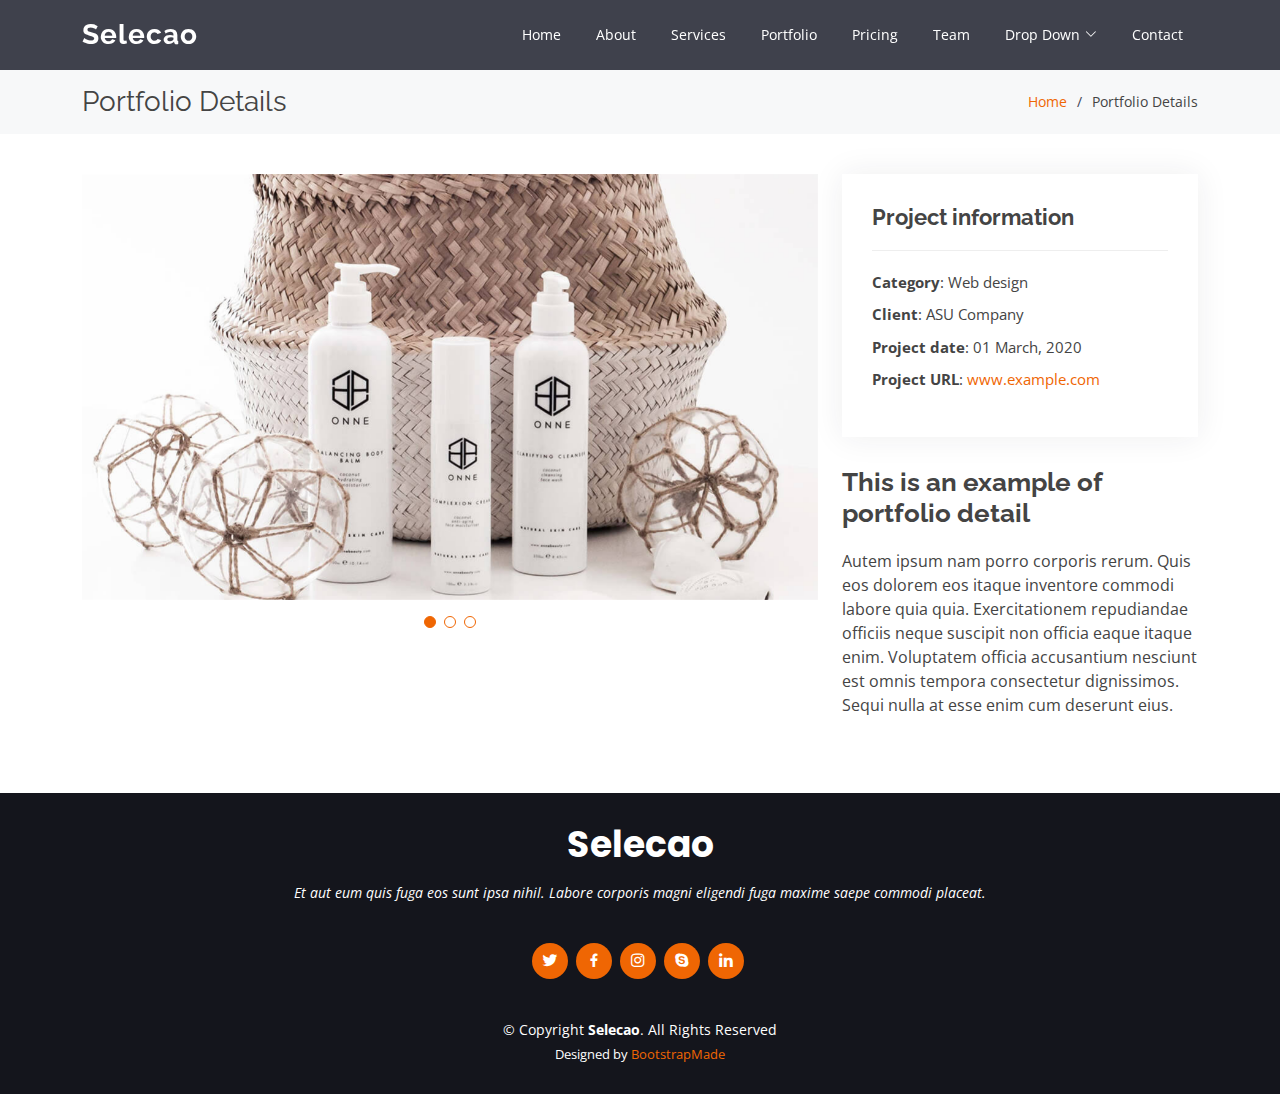
==== portfolio-details.html @ 7ac3e01e "First version" ====
<!DOCTYPE html>
<html lang="en">

<head>
  <meta charset="utf-8">
  <meta content="width=device-width, initial-scale=1.0" name="viewport">

  <title>Portfolio Details - Selecao Bootstrap Template</title>
  <meta content="" name="description">
  <meta content="" name="keywords">

  <!-- Favicons -->
  <link href="assets/img/favicon.png" rel="icon">
  <link href="assets/img/apple-touch-icon.png" rel="apple-touch-icon">

  <!-- Google Fonts -->
  <link href="https://fonts.googleapis.com/css?family=Open+Sans:300,300i,400,400i,600,600i,700,700i|Raleway:300,300i,400,400i,500,500i,600,600i,700,700i|Poppins:300,300i,400,400i,500,500i,600,600i,700,700i" rel="stylesheet">

  <!-- Vendor CSS Files -->
  <link href="assets/vendor/animate.css/animate.min.css" rel="stylesheet">
  <link href="assets/vendor/aos/aos.css" rel="stylesheet">
  <link href="assets/vendor/bootstrap/css/bootstrap.min.css" rel="stylesheet">
  <link href="assets/vendor/bootstrap-icons/bootstrap-icons.css" rel="stylesheet">
  <link href="assets/vendor/boxicons/css/boxicons.min.css" rel="stylesheet">
  <link href="assets/vendor/glightbox/css/glightbox.min.css" rel="stylesheet">
  <link href="assets/vendor/remixicon/remixicon.css" rel="stylesheet">
  <link href="assets/vendor/swiper/swiper-bundle.min.css" rel="stylesheet">

  <!-- Template Main CSS File -->
  <link href="assets/css/style.css" rel="stylesheet">

  <!-- =======================================================
  * Template Name: Selecao
  * Updated: Mar 10 2023 with Bootstrap v5.2.3
  * Template URL: https://bootstrapmade.com/selecao-bootstrap-template/
  * Author: BootstrapMade.com
  * License: https://bootstrapmade.com/license/
  ======================================================== -->
</head>

<body>

  <!-- ======= Header ======= -->
  <header id="header" class="fixed-top d-flex align-items-center ">
    <div class="container d-flex align-items-center justify-content-between">

      <div class="logo">
        <h1><a href="index.html">Selecao</a></h1>
        <!-- Uncomment below if you prefer to use an image logo -->
        <!-- <a href="index.html"><img src="assets/img/logo.png" alt="" class="img-fluid"></a>-->
      </div>

      <nav id="navbar" class="navbar">
        <ul>
          <li><a class="nav-link scrollto " href="#hero">Home</a></li>
          <li><a class="nav-link scrollto" href="#about">About</a></li>
          <li><a class="nav-link scrollto" href="#services">Services</a></li>
          <li><a class="nav-link scrollto " href="#portfolio">Portfolio</a></li>
          <li><a class="nav-link scrollto" href="#pricing">Pricing</a></li>
          <li><a class="nav-link scrollto" href="#team">Team</a></li>
          <li class="dropdown"><a href="#"><span>Drop Down</span> <i class="bi bi-chevron-down"></i></a>
            <ul>
              <li><a href="#">Drop Down 1</a></li>
              <li class="dropdown"><a href="#"><span>Deep Drop Down</span> <i class="bi bi-chevron-right"></i></a>
                <ul>
                  <li><a href="#">Deep Drop Down 1</a></li>
                  <li><a href="#">Deep Drop Down 2</a></li>
                  <li><a href="#">Deep Drop Down 3</a></li>
                  <li><a href="#">Deep Drop Down 4</a></li>
                  <li><a href="#">Deep Drop Down 5</a></li>
                </ul>
              </li>
              <li><a href="#">Drop Down 2</a></li>
              <li><a href="#">Drop Down 3</a></li>
              <li><a href="#">Drop Down 4</a></li>
            </ul>
          </li>
          <li><a class="nav-link scrollto" href="#contact">Contact</a></li>
        </ul>
        <i class="bi bi-list mobile-nav-toggle"></i>
      </nav><!-- .navbar -->

    </div>
  </header><!-- End Header -->

  <main id="main">

    <!-- ======= Breadcrumbs ======= -->
    <section id="breadcrumbs" class="breadcrumbs">
      <div class="container">

        <div class="d-flex justify-content-between align-items-center">
          <h2>Portfolio Details</h2>
          <ol>
            <li><a href="index.html">Home</a></li>
            <li>Portfolio Details</li>
          </ol>
        </div>

      </div>
    </section><!-- End Breadcrumbs -->

    <!-- ======= Portfolio Details Section ======= -->
    <section id="portfolio-details" class="portfolio-details">
      <div class="container">

        <div class="row gy-4">

          <div class="col-lg-8">
            <div class="portfolio-details-slider swiper">
              <div class="swiper-wrapper align-items-center">

                <div class="swiper-slide">
                  <img src="assets/img/portfolio/portfolio-details-1.jpg" alt="">
                </div>

                <div class="swiper-slide">
                  <img src="assets/img/portfolio/portfolio-details-2.jpg" alt="">
                </div>

                <div class="swiper-slide">
                  <img src="assets/img/portfolio/portfolio-details-3.jpg" alt="">
                </div>

              </div>
              <div class="swiper-pagination"></div>
            </div>
          </div>

          <div class="col-lg-4">
            <div class="portfolio-info">
              <h3>Project information</h3>
              <ul>
                <li><strong>Category</strong>: Web design</li>
                <li><strong>Client</strong>: ASU Company</li>
                <li><strong>Project date</strong>: 01 March, 2020</li>
                <li><strong>Project URL</strong>: <a href="#">www.example.com</a></li>
              </ul>
            </div>
            <div class="portfolio-description">
              <h2>This is an example of portfolio detail</h2>
              <p>
                Autem ipsum nam porro corporis rerum. Quis eos dolorem eos itaque inventore commodi labore quia quia. Exercitationem repudiandae officiis neque suscipit non officia eaque itaque enim. Voluptatem officia accusantium nesciunt est omnis tempora consectetur dignissimos. Sequi nulla at esse enim cum deserunt eius.
              </p>
            </div>
          </div>

        </div>

      </div>
    </section><!-- End Portfolio Details Section -->

  </main><!-- End #main -->

  <!-- ======= Footer ======= -->
  <footer id="footer">
    <div class="container">
      <h3>Selecao</h3>
      <p>Et aut eum quis fuga eos sunt ipsa nihil. Labore corporis magni eligendi fuga maxime saepe commodi placeat.</p>
      <div class="social-links">
        <a href="#" class="twitter"><i class="bx bxl-twitter"></i></a>
        <a href="#" class="facebook"><i class="bx bxl-facebook"></i></a>
        <a href="#" class="instagram"><i class="bx bxl-instagram"></i></a>
        <a href="#" class="google-plus"><i class="bx bxl-skype"></i></a>
        <a href="#" class="linkedin"><i class="bx bxl-linkedin"></i></a>
      </div>
      <div class="copyright">
        &copy; Copyright <strong><span>Selecao</span></strong>. All Rights Reserved
      </div>
      <div class="credits">
        <!-- All the links in the footer should remain intact. -->
        <!-- You can delete the links only if you purchased the pro version. -->
        <!-- Licensing information: https://bootstrapmade.com/license/ -->
        <!-- Purchase the pro version with working PHP/AJAX contact form: https://bootstrapmade.com/selecao-bootstrap-template/ -->
        Designed by <a href="https://bootstrapmade.com/">BootstrapMade</a>
      </div>
    </div>
  </footer><!-- End Footer -->

  <a href="#" class="back-to-top d-flex align-items-center justify-content-center"><i class="bi bi-arrow-up-short"></i></a>

  <!-- Vendor JS Files -->
  <script src="assets/vendor/aos/aos.js"></script>
  <script src="assets/vendor/bootstrap/js/bootstrap.bundle.min.js"></script>
  <script src="assets/vendor/glightbox/js/glightbox.min.js"></script>
  <script src="assets/vendor/isotope-layout/isotope.pkgd.min.js"></script>
  <script src="assets/vendor/swiper/swiper-bundle.min.js"></script>
  <script src="assets/vendor/php-email-form/validate.js"></script>

  <!-- Template Main JS File -->
  <script src="assets/js/main.js"></script>

</body>

</html>
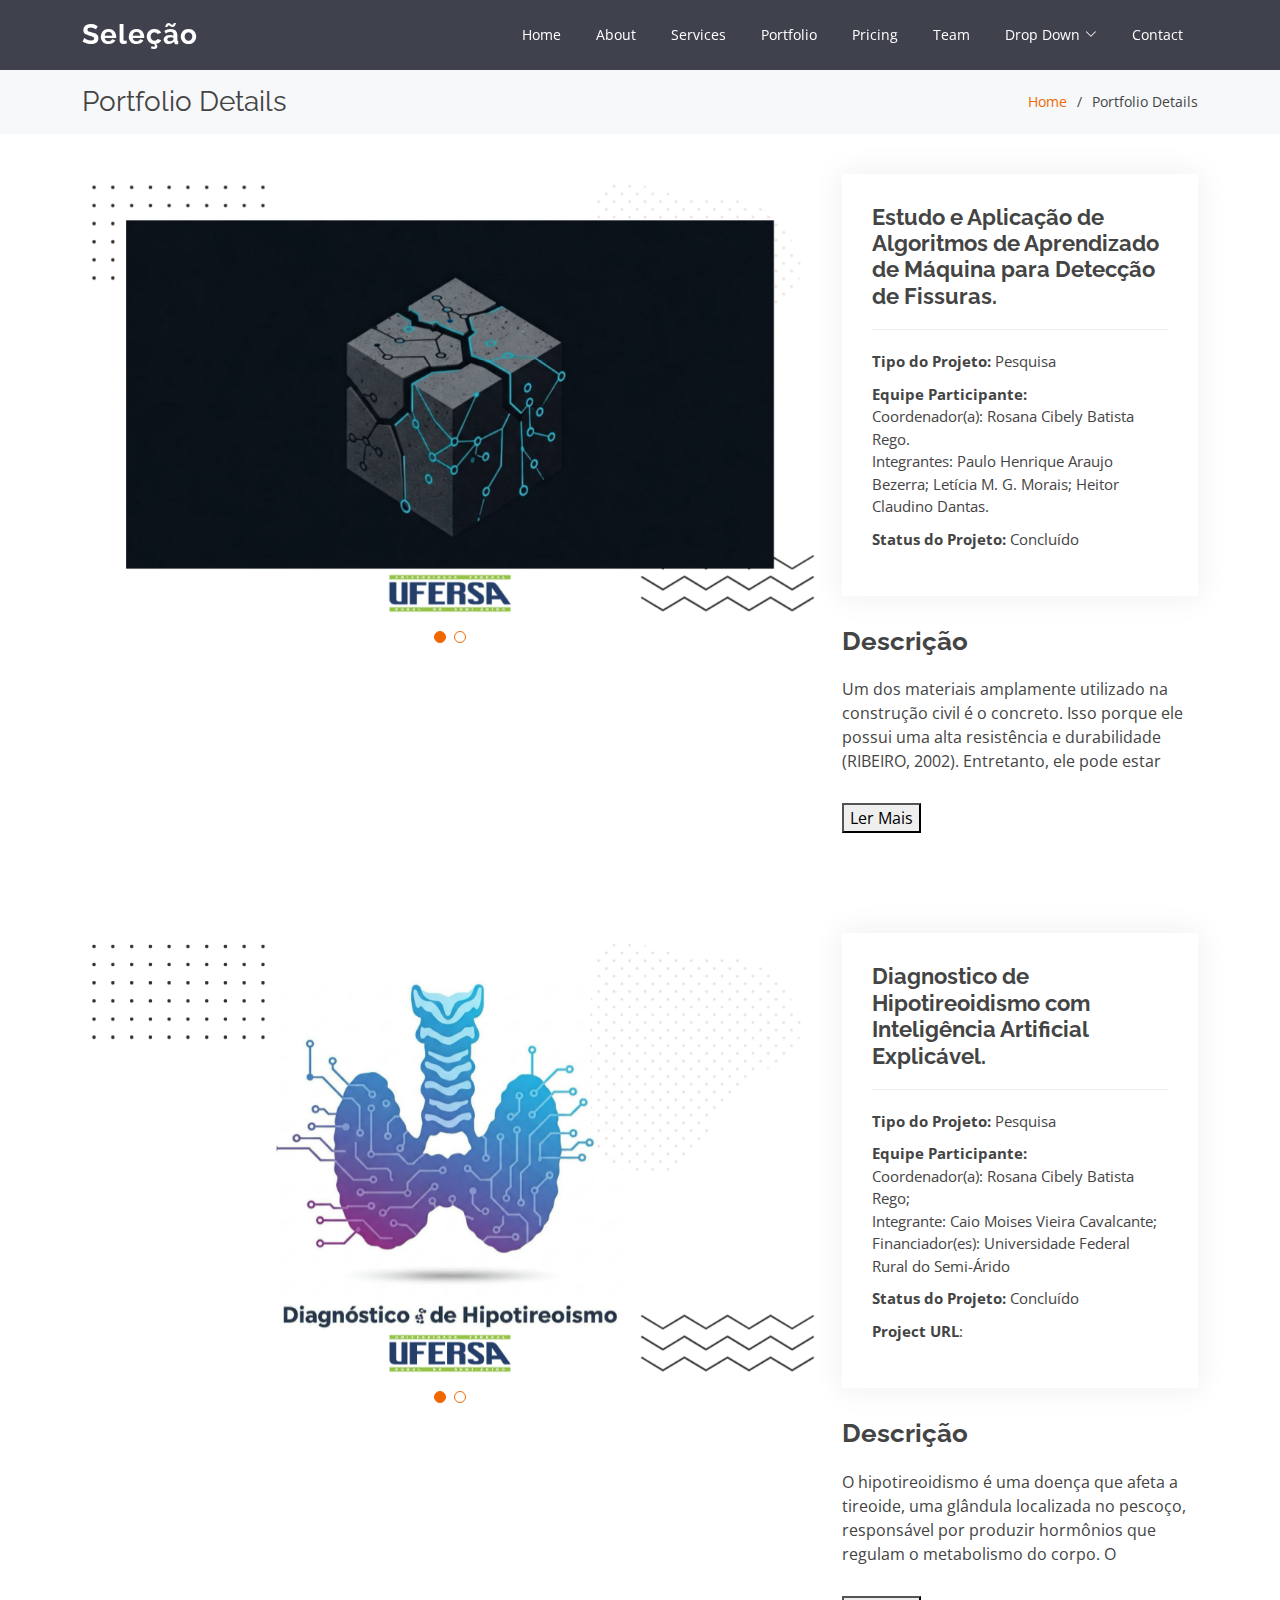
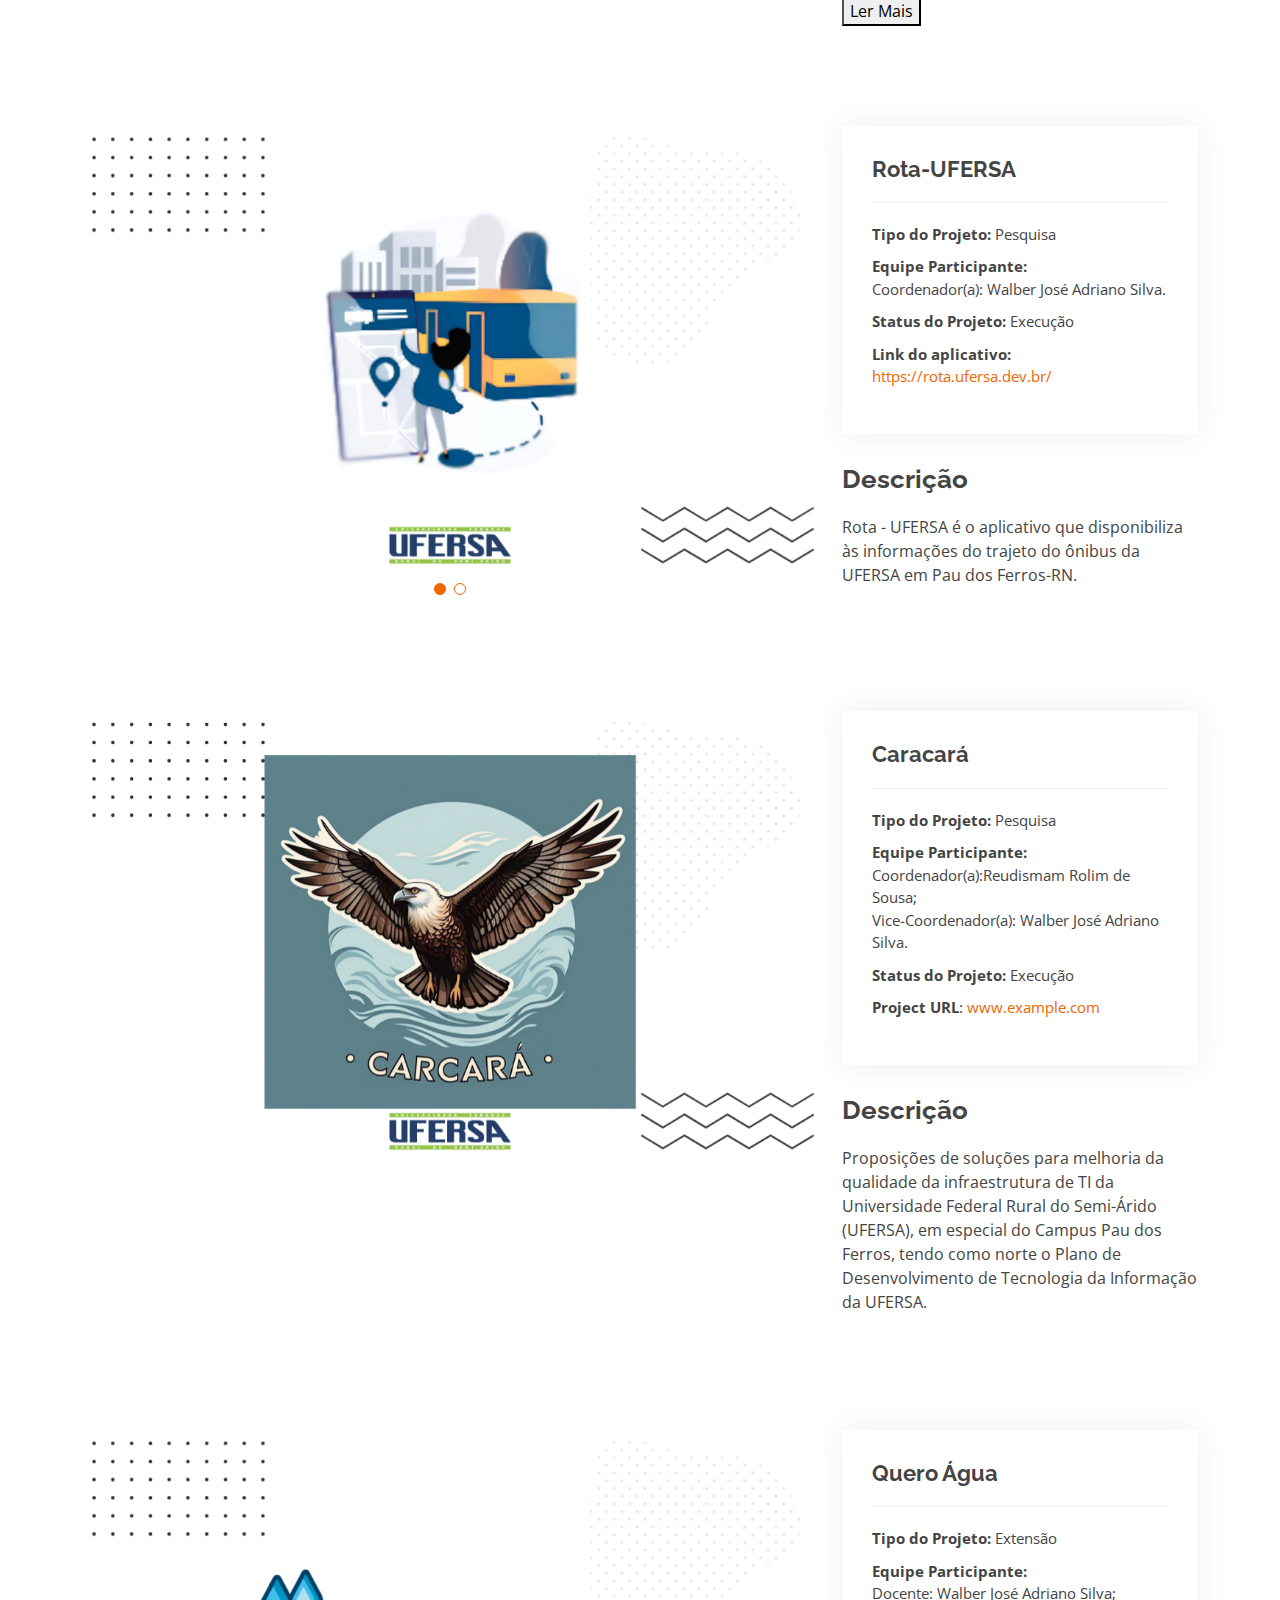
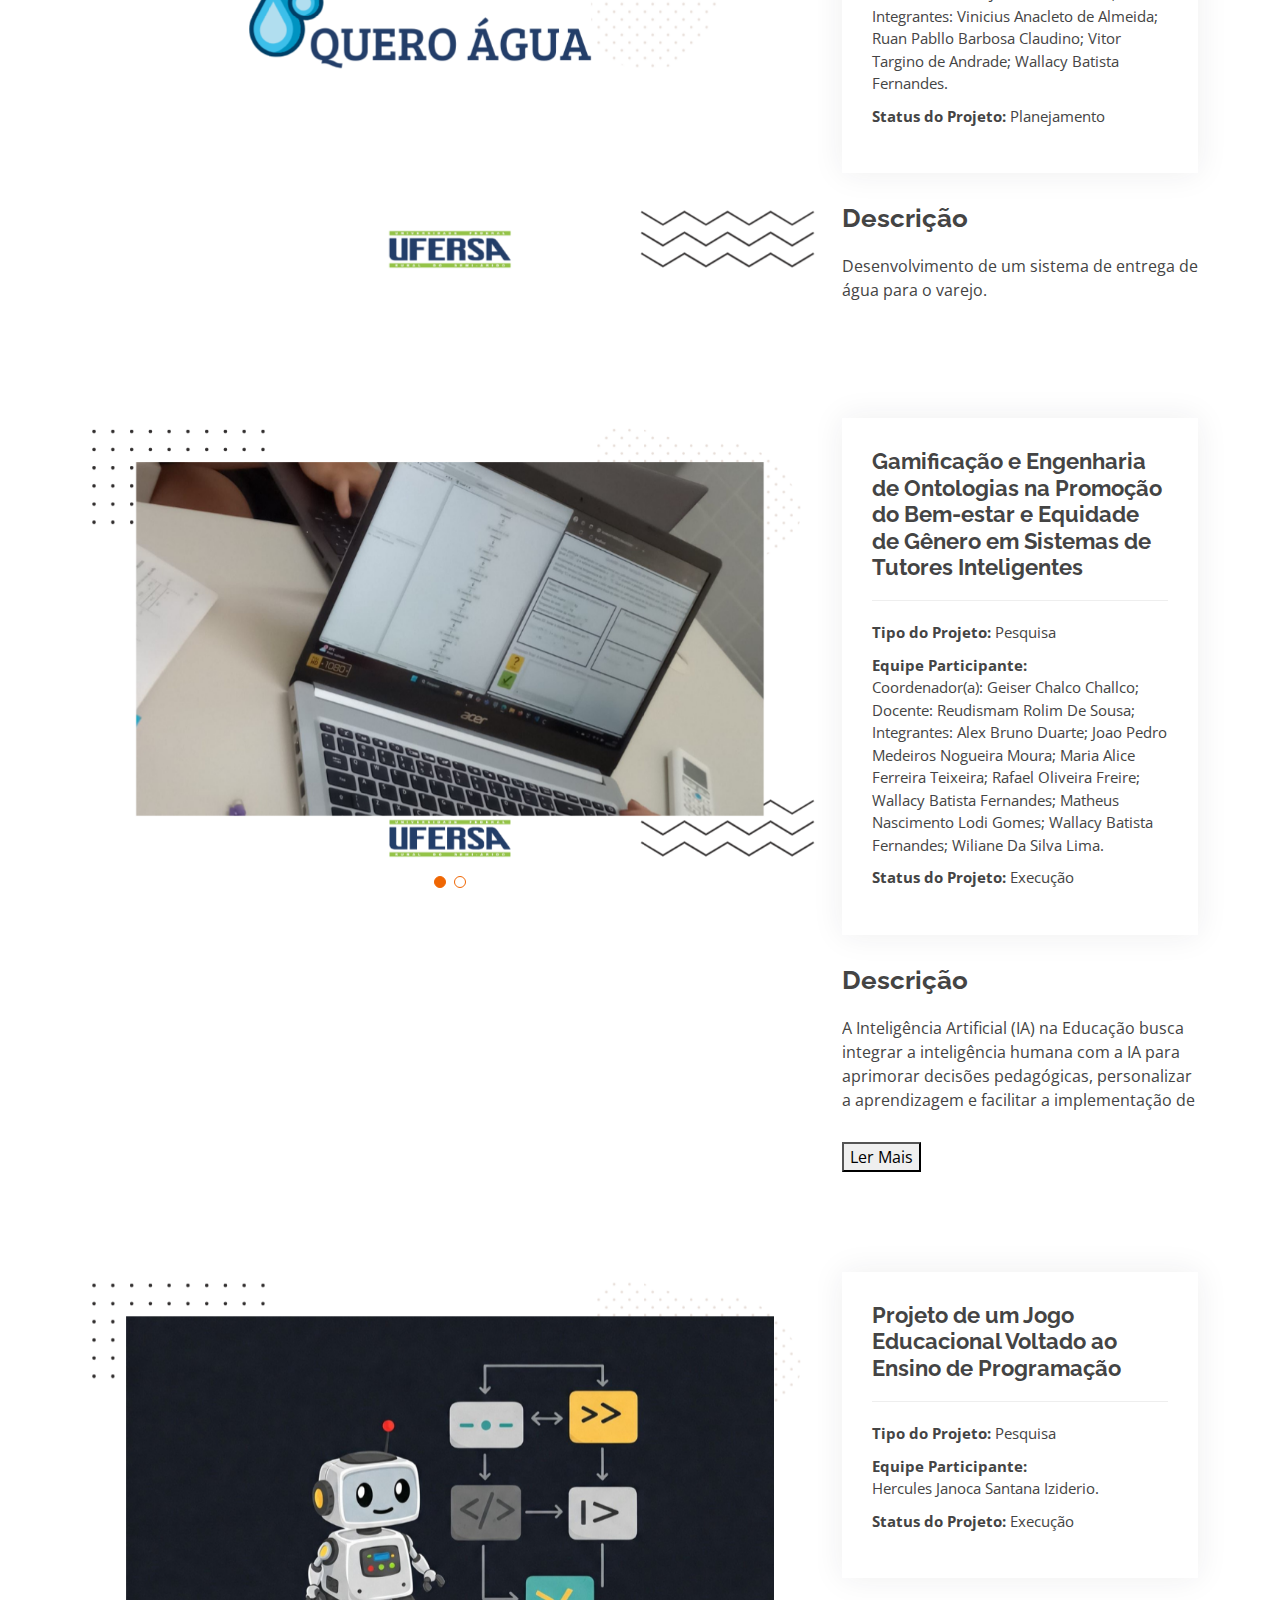
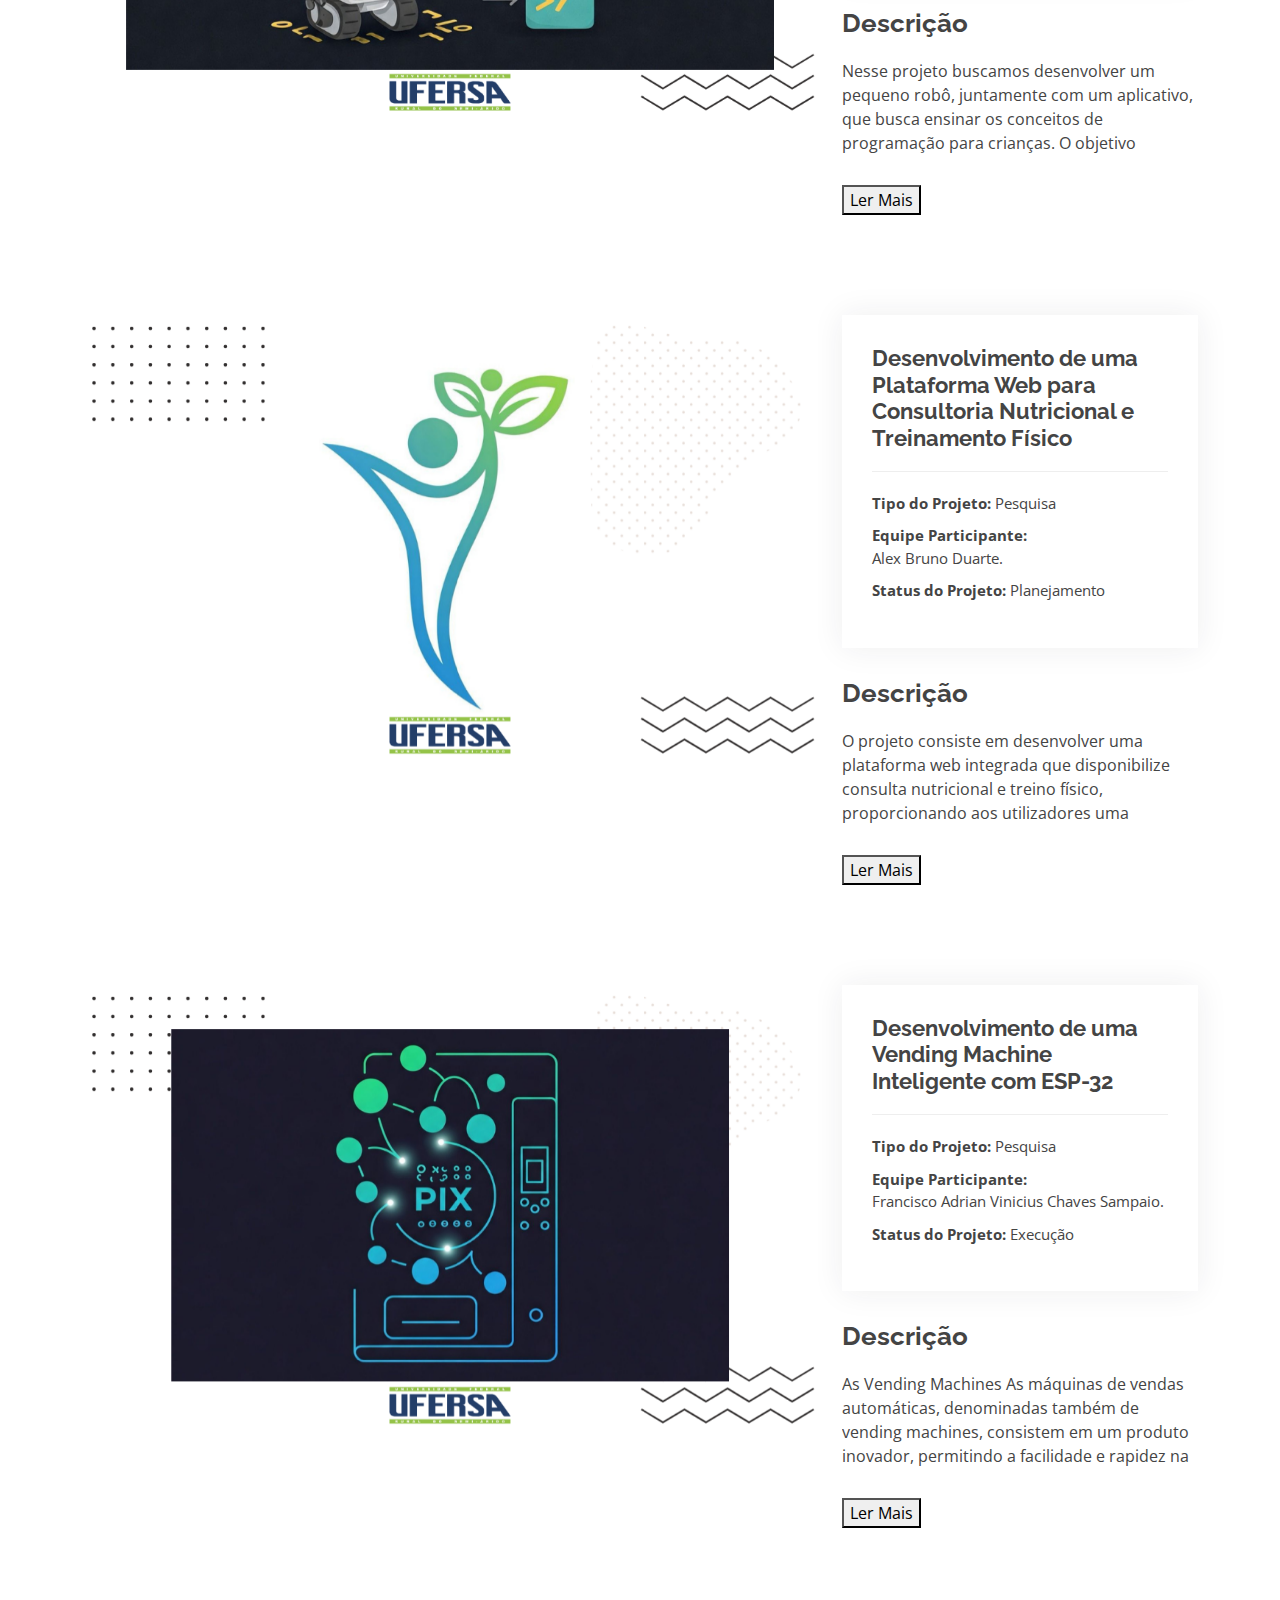
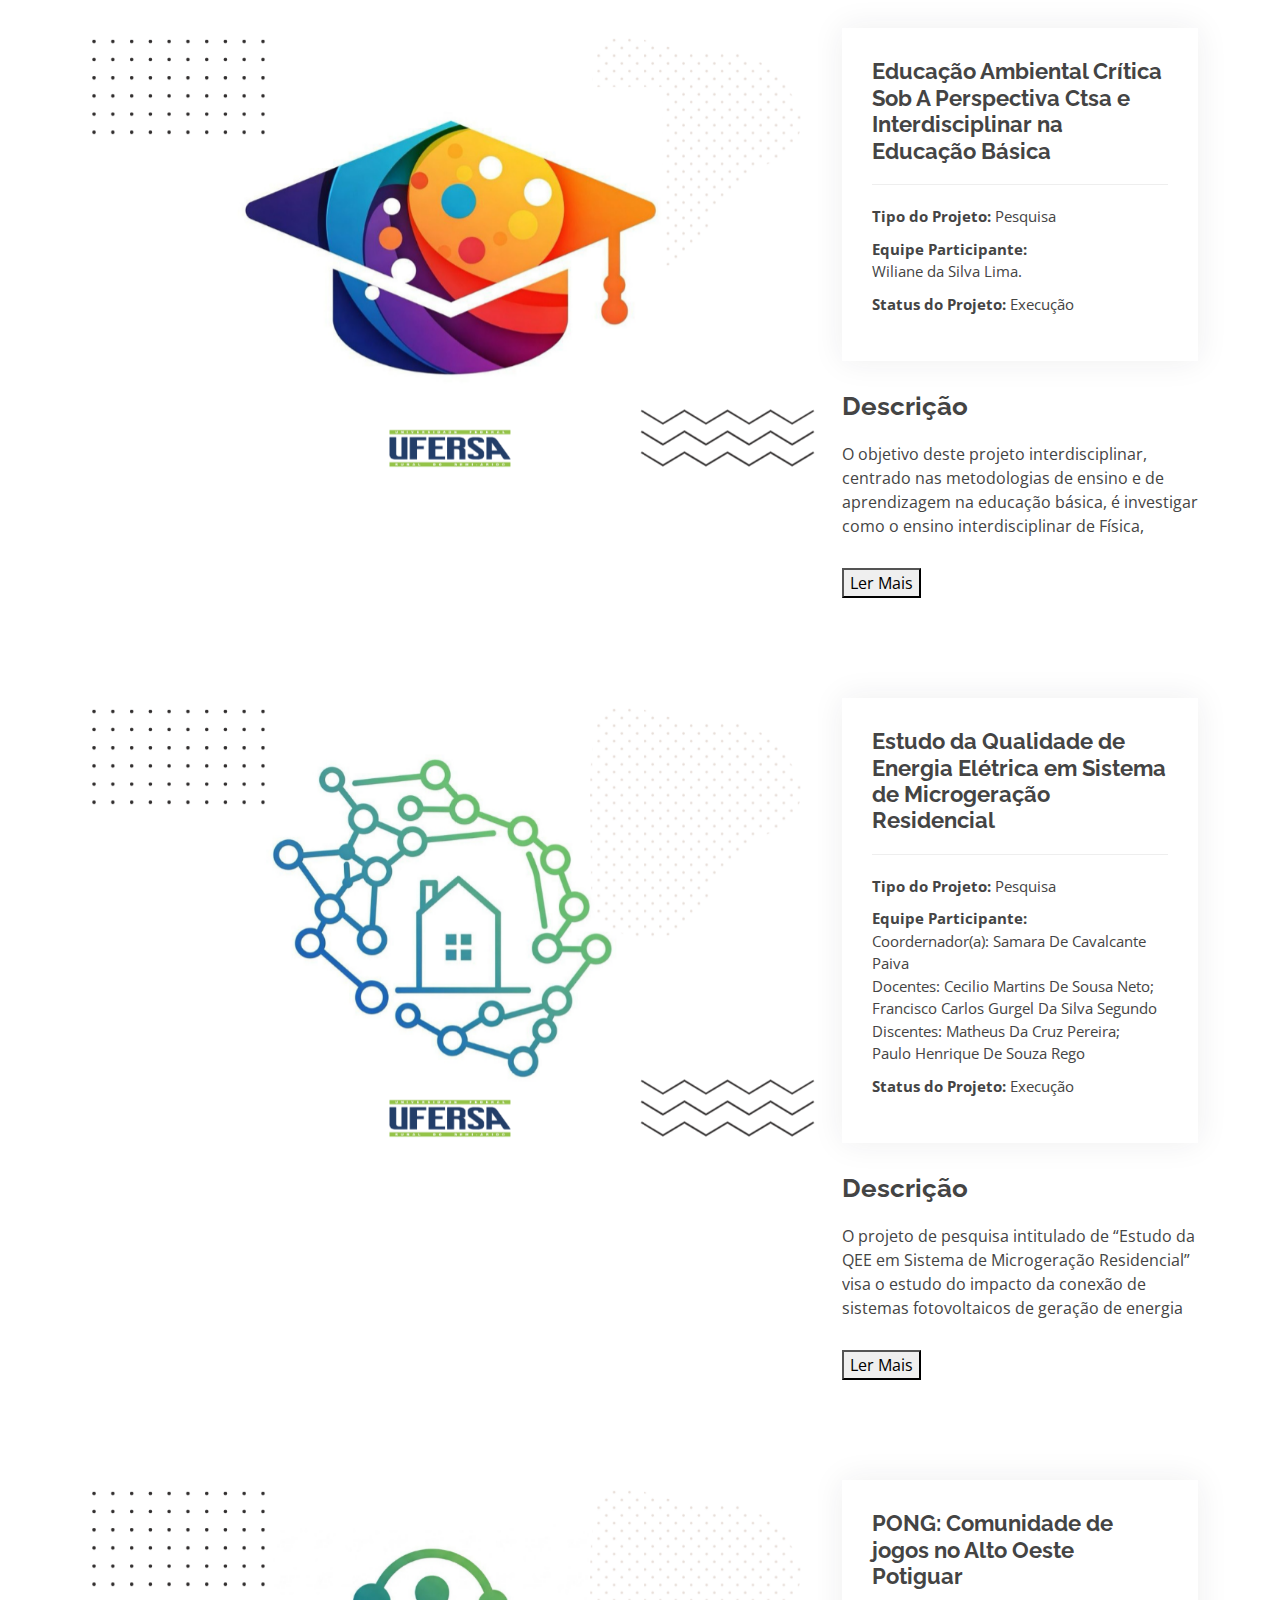
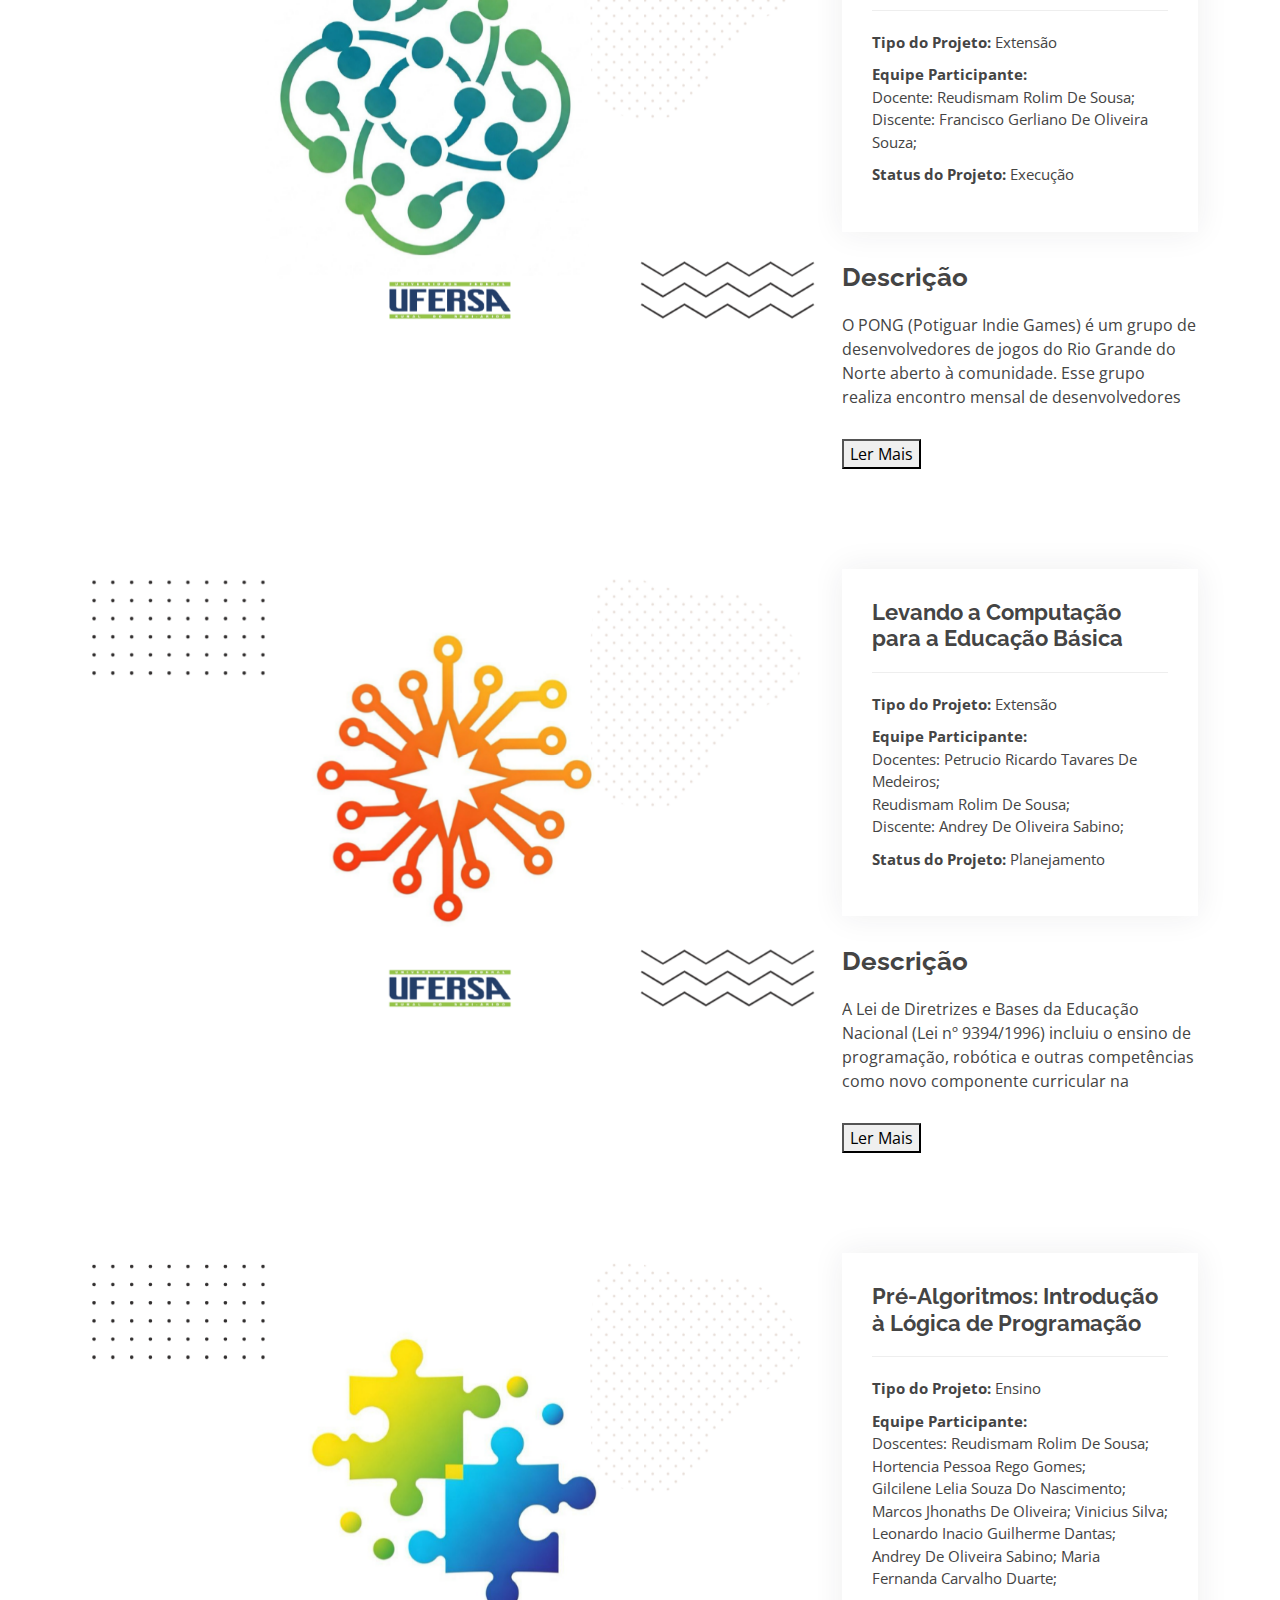
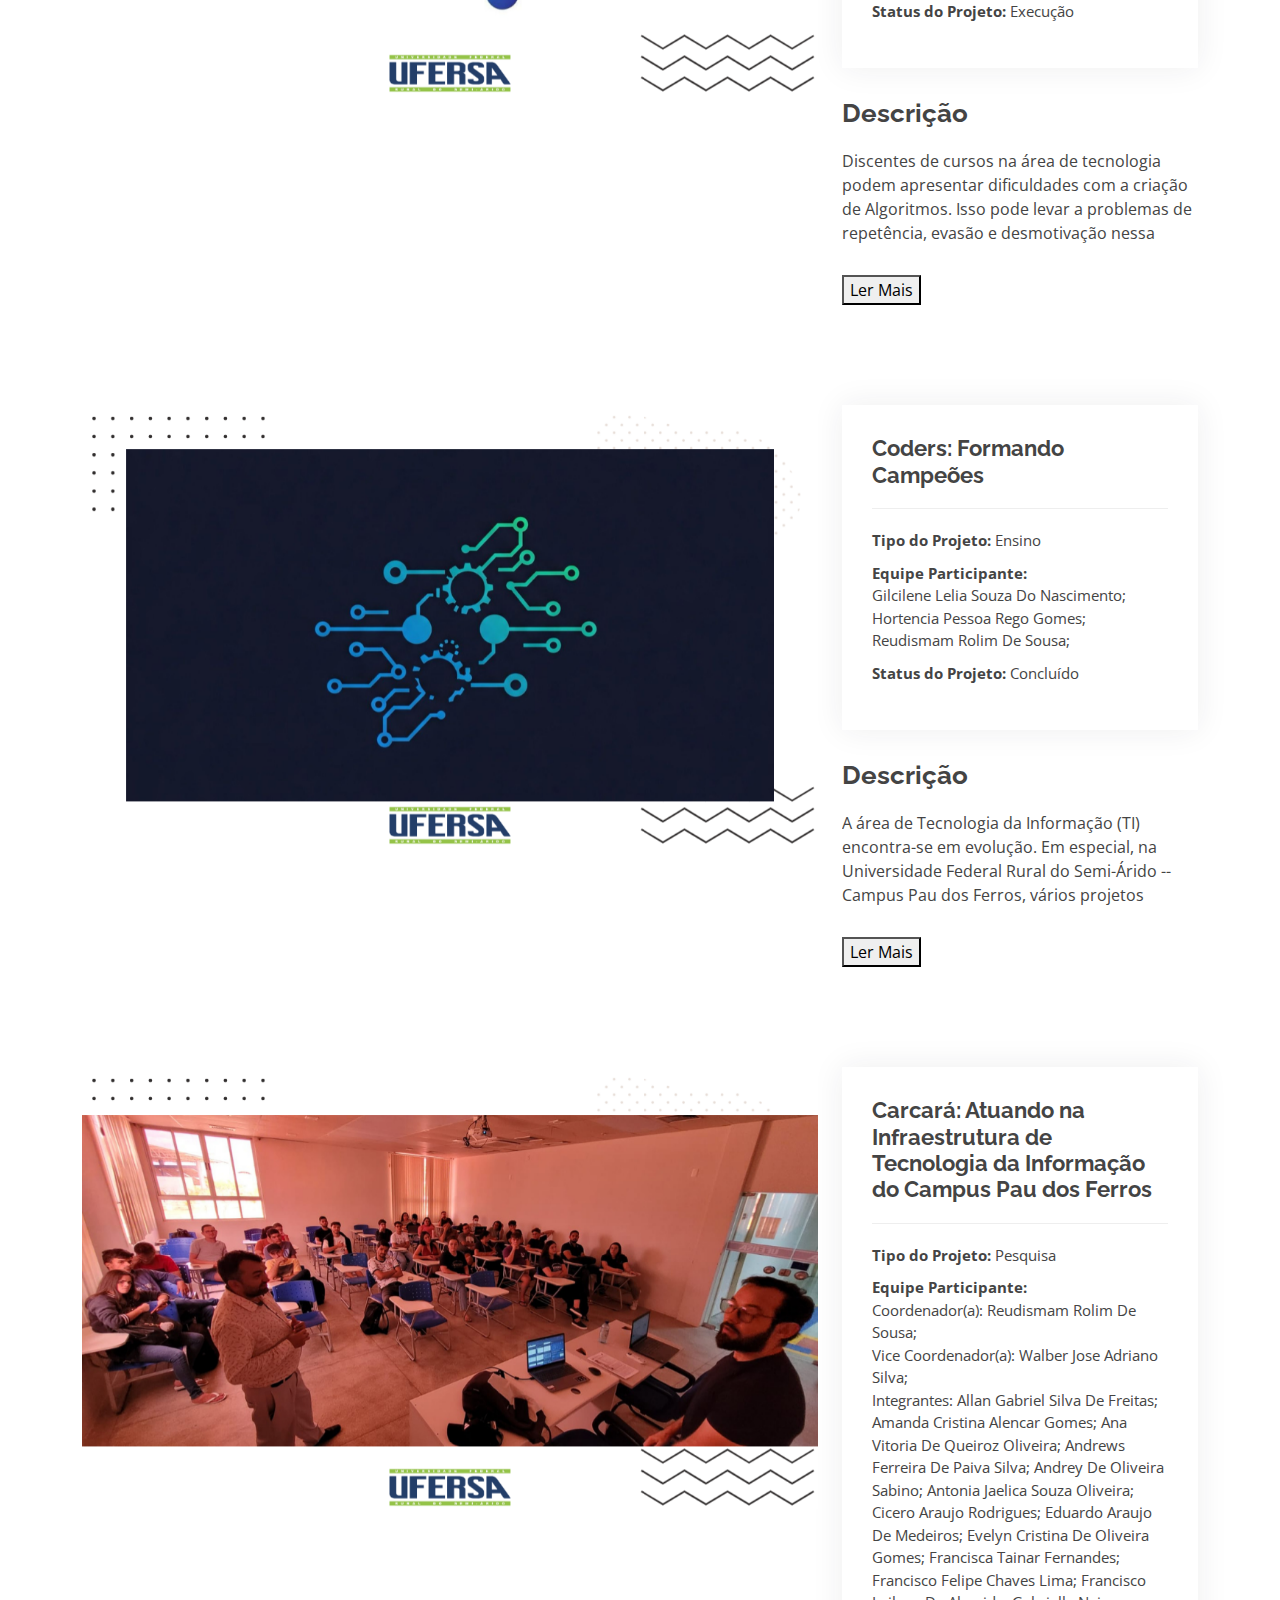
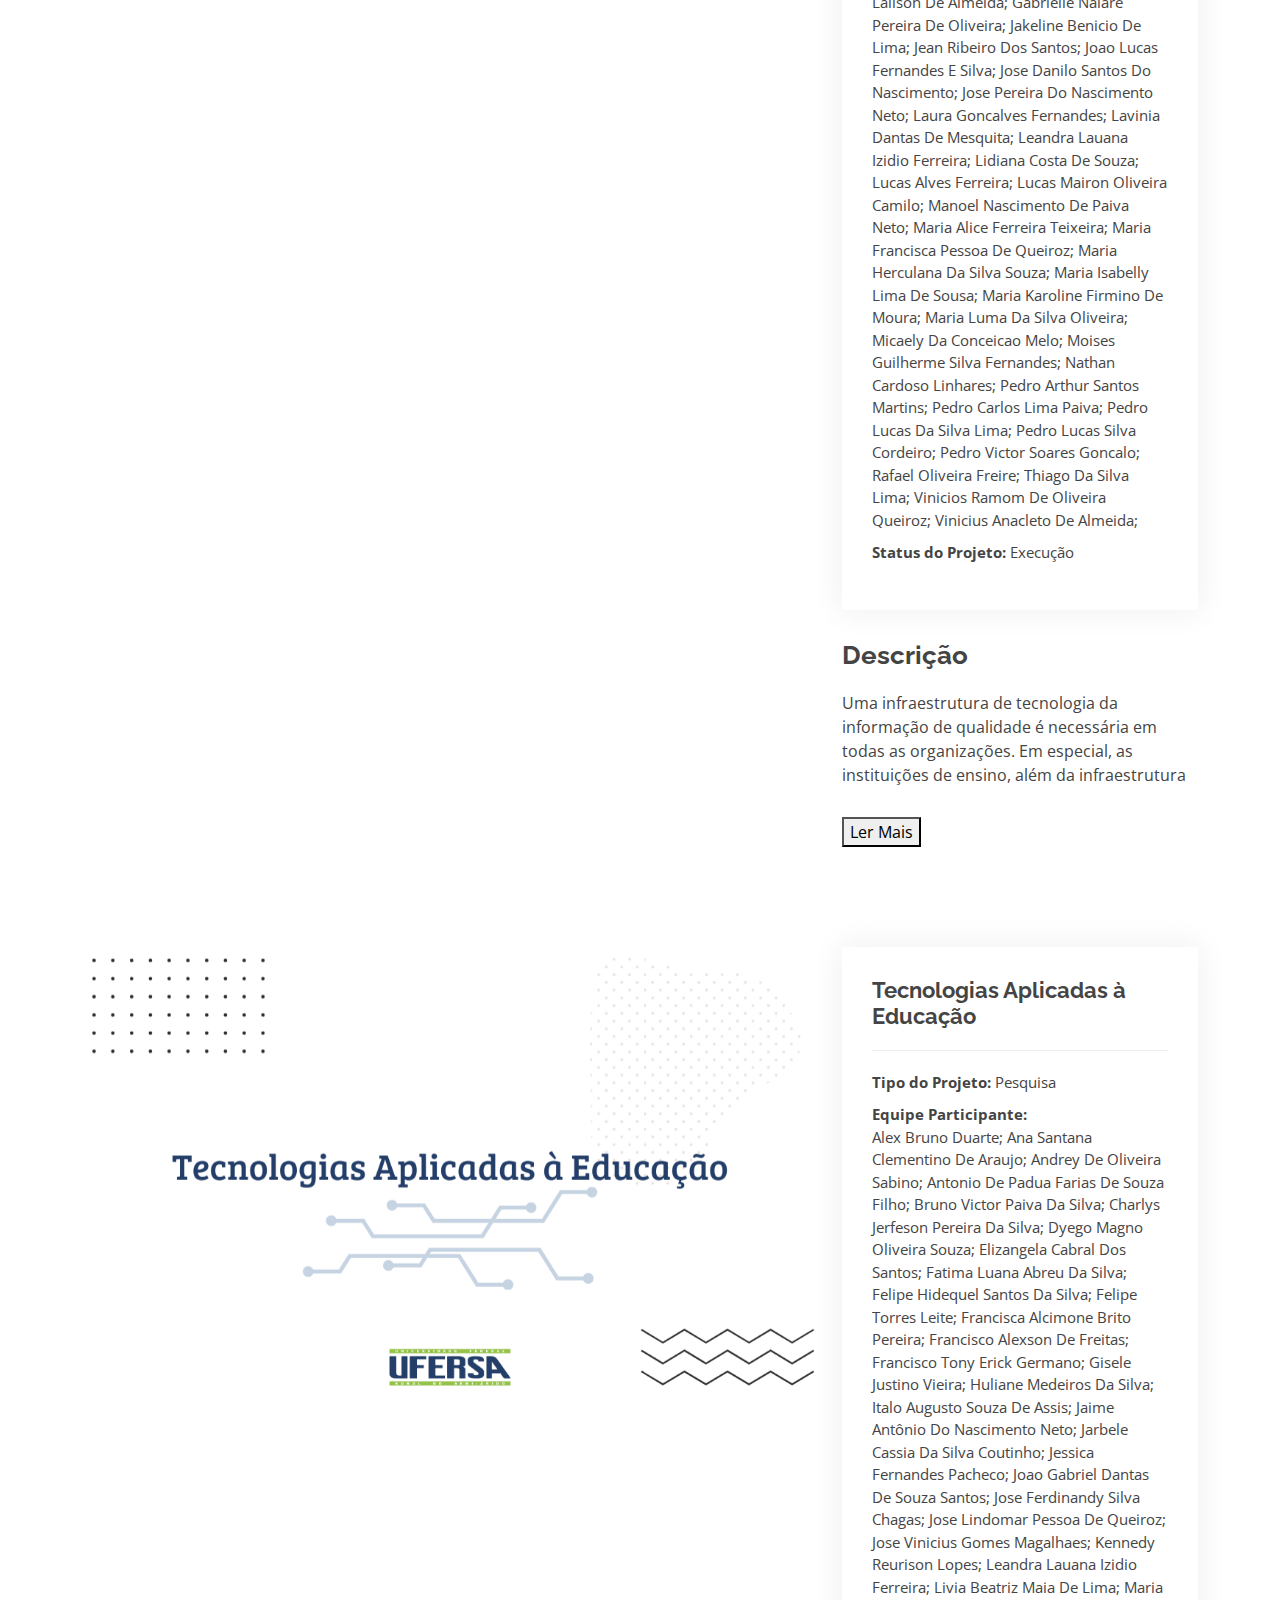
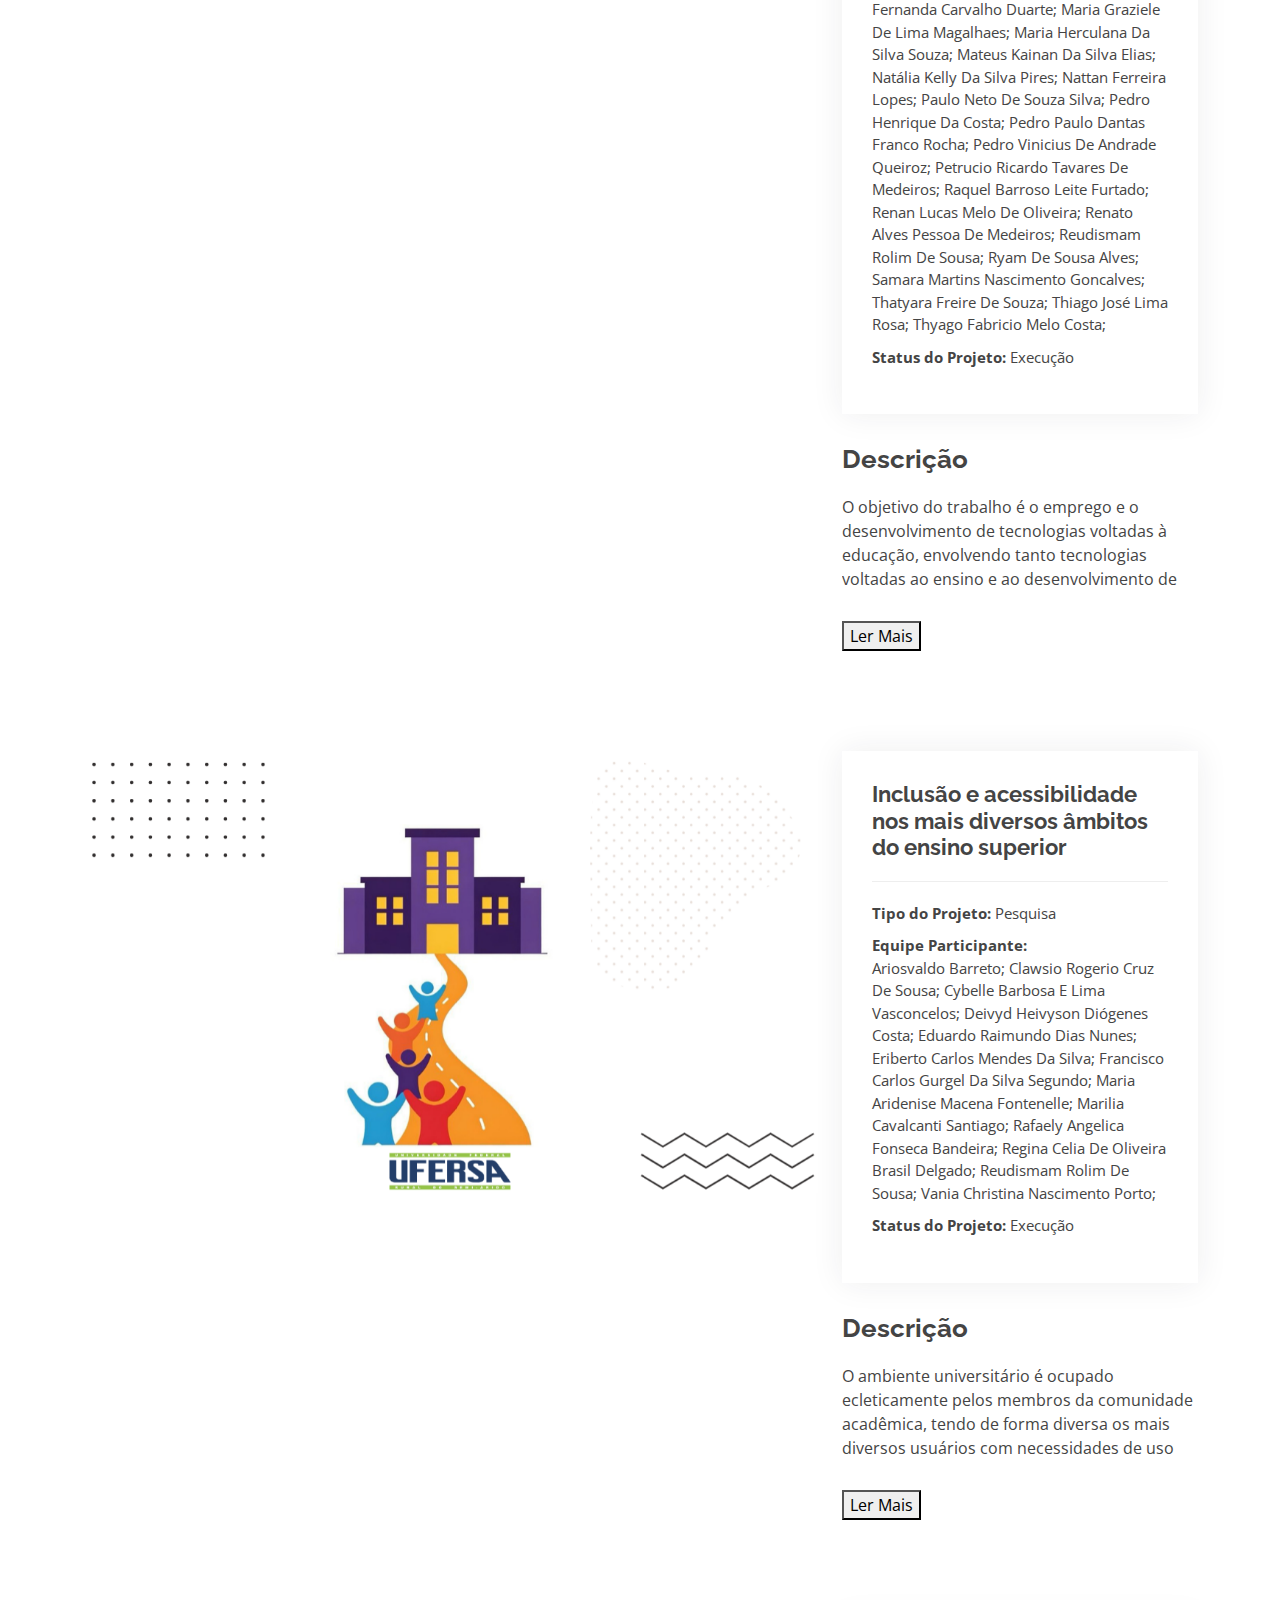
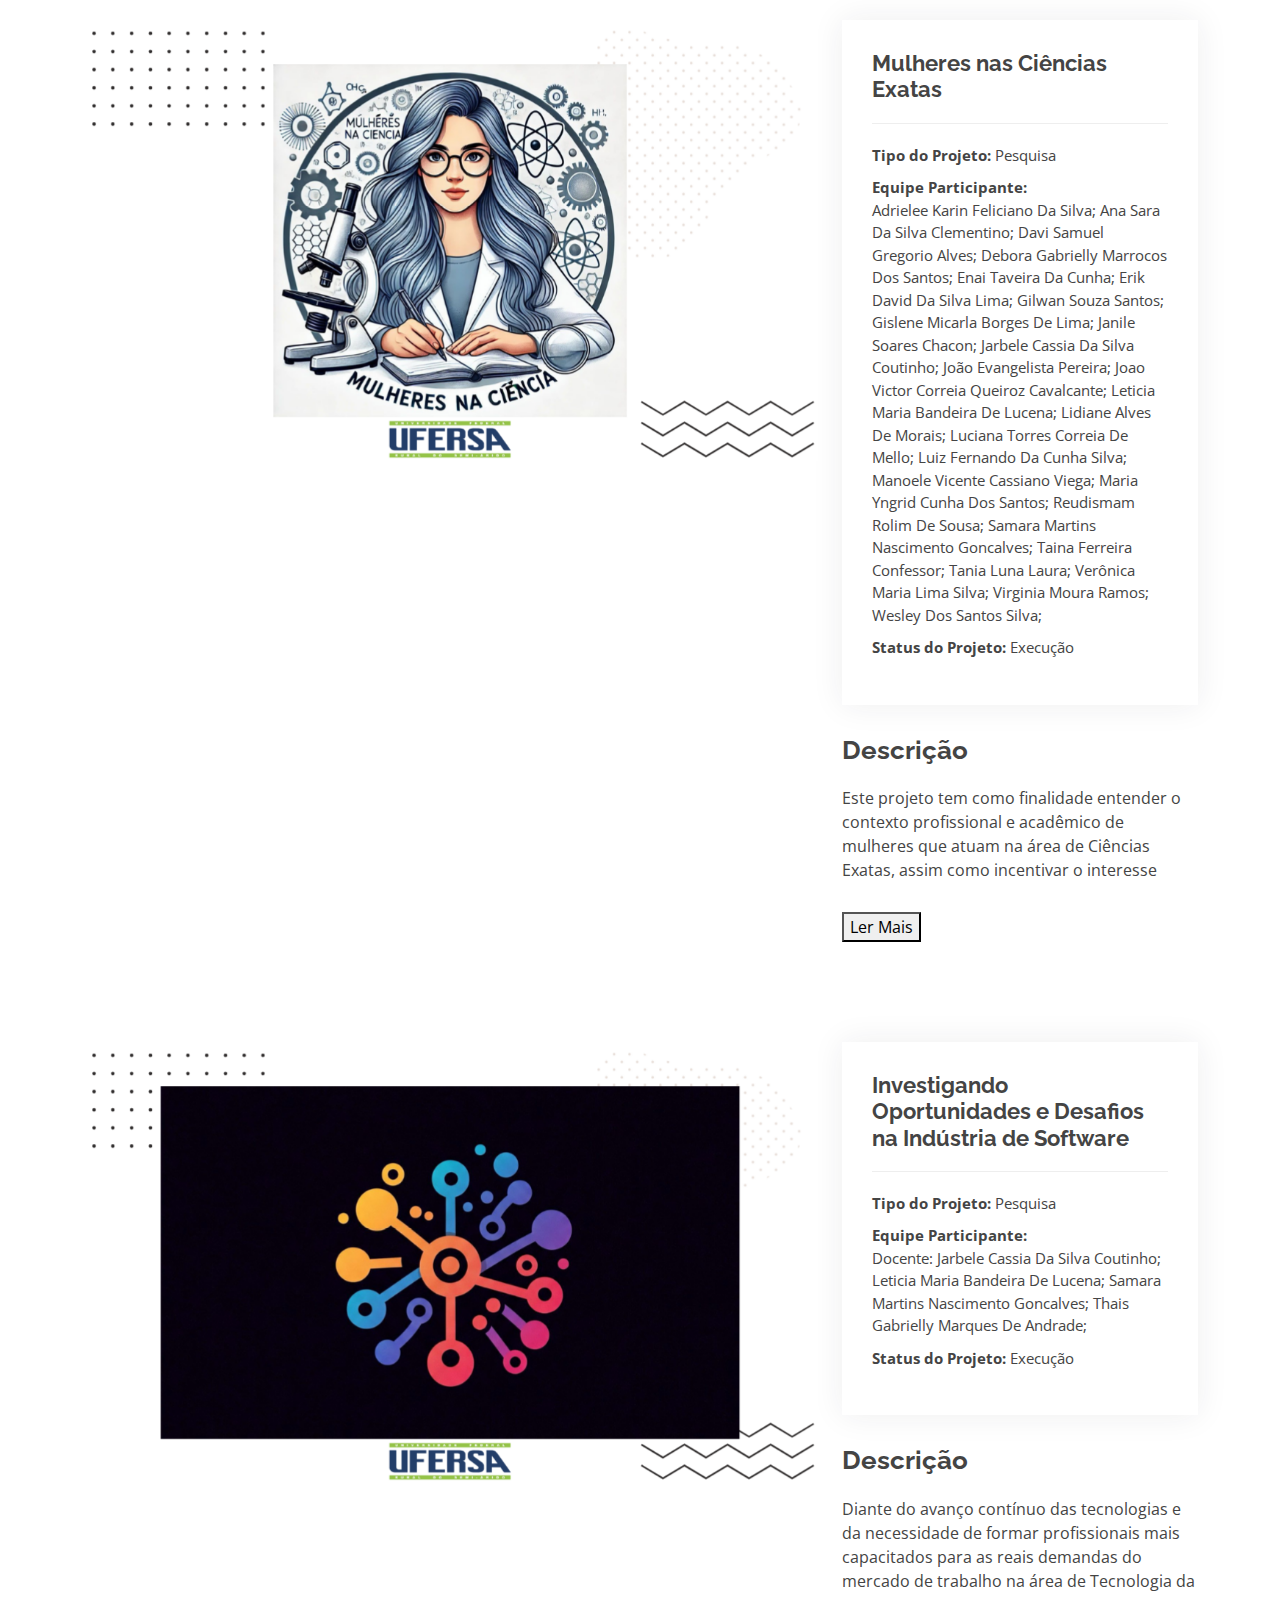
==== commit 64d60f71: "Primeiro commit" ====
--- a/portfolio-details.html
+++ b/portfolio-details.html
@@ -5,7 +5,7 @@
   <meta charset="utf-8">
   <meta content="width=device-width, initial-scale=1.0" name="viewport">
 
-  <title>Portfolio Details - Selecao Bootstrap Template</title>
+  <title>Portfolio Details - Seleção Bootstrap Template</title>
   <meta content="" name="description">
   <meta content="" name="keywords">
 
@@ -29,9 +29,22 @@
   <!-- Template Main CSS File -->
   <link href="assets/css/style.css" rel="stylesheet">
 
+  <style>
+        .descricao {
+        overflow: hidden;
+        max-height: 100px; /* Altura inicial */
+        transition: max-height 0.3s ease;
+      }
+
+      .lerMaisBtn {
+        margin-top: 10px;
+        cursor: pointer;
+      }
+  </style>
+
   <!-- =======================================================
   * Template Name: Selecao
-  * Updated: Mar 10 2023 with Bootstrap v5.2.3
+  * Updated: Mar 10 2023 with Bootstrap v5.2.3
   * Template URL: https://bootstrapmade.com/selecao-bootstrap-template/
   * Author: BootstrapMade.com
   * License: https://bootstrapmade.com/license/
@@ -45,7 +58,7 @@
     <div class="container d-flex align-items-center justify-content-between">
 
       <div class="logo">
-        <h1><a href="index.html">Selecao</a></h1>
+        <h1><a href="index.html">Seleção</a></h1>
         <!-- Uncomment below if you prefer to use an image logo -->
         <!-- <a href="index.html"><img src="assets/img/logo.png" alt="" class="img-fluid"></a>-->
       </div>
@@ -111,15 +124,10 @@
               <div class="swiper-wrapper align-items-center">
 
                 <div class="swiper-slide">
-                  <img src="assets/img/portfolio/portfolio-details-1.jpg" alt="">
+                  <img src="assets/img/portfolio/imagem1.png" alt="">
                 </div>
-
                 <div class="swiper-slide">
-                  <img src="assets/img/portfolio/portfolio-details-2.jpg" alt="">
-                </div>
-
-                <div class="swiper-slide">
-                  <img src="assets/img/portfolio/portfolio-details-3.jpg" alt="">
+                  <img src="assets/img/portfolio/imagem1.1.png" alt="">
                 </div>
 
               </div>
@@ -129,33 +137,1449 @@
 
           <div class="col-lg-4">
             <div class="portfolio-info">
-              <h3>Project information</h3>
+              <h3>Estudo e Aplicação de Algoritmos de Aprendizado de Máquina para Detecção de Fissuras.</h3>
               <ul>
-                <li><strong>Category</strong>: Web design</li>
-                <li><strong>Client</strong>: ASU Company</li>
-                <li><strong>Project date</strong>: 01 March, 2020</li>
+                <li><strong>Tipo do Projeto:</strong> Pesquisa</li>
+                <li><strong>Equipe Participante: </strong> <br> 
+                  Coordenador(a): Rosana Cibely Batista Rego. <br>
+                  Integrantes: Paulo Henrique Araujo Bezerra; 
+                  Letícia M. G. Morais;
+                  Heitor Claudino Dantas.</li>
+                <li><strong>Status do Projeto:</strong> Concluído</li>
+              </ul>
+            </div>
+            <div class="portfolio-description">
+              <h2>Descrição</h2>
+              <p class="descricao">
+                Um dos materiais amplamente utilizado na construção civil é o concreto. Isso porque ele possui uma alta resistência e durabilidade (RIBEIRO, 2002). Entretanto, ele pode estar susceptível a alguns problemas, como por exemplo, a fissura (ROCHA et al., 2017). As fissuras são aberturas que se formam na superfície ou no interior das estruturas de concreto. Geralmente, elas não representam um risco imediato, mas devem ser monitoradas e, se necessário, reparadas para evitar que se agravem e comprometam a integridade estrutural (HOANG, 2018). Além disso, por vezes não é possível detectar fissuras em estágio inicial ou em construções de difícil acesso. Algumas fissuras podem se desenvolver em áreas ocultas ou de difícil visualização, tornando-as difíceis de serem notadas a olho nu ou com inspeções visuais simples (ZAWAD et al, 2021). Neste contexto, os algoritmos de inteligência artificial (IA) e deep learning podem ser utilizados auxiliar na inspeção visual para identificar fissuras em estágios iniciais de desenvolvimento, antes que se torne problemas graves, permitindo assim que medidas corretivas sejam tomadas com antecedência (DENG et al., 2022). Os modelos de IA, especialmente as redes neurais convolucionais (CNN) que foram projetadas para processamento e análise de imagens e vídeos, podem ser aplicadas para o reconhecimento de fissuras na construção (ZHOU et al., 2023). As CNNs têm demonstrado um bom desempenho em várias tarefas de visão computacional (ZHOU et al., 2023) e estão sendo aplicadas em muitas outras áreas, como processamento de linguagem natural (REGO et al., 2023), reconhecimento de fala (HOURRI e NIKOLOV, 2021), entre outros. Portanto, esse projeto busca explorar e realizar o levantamento das técnicas de inteligência artificial para o reconhecimento preciso e eficiente de fissuras. Isso envolve o desenvolvimento de modelos de aprendizado de máquinas capazes de processar as imagens das construções e identificar a existência ou não de fissuras..
+              </p>
+            </div>
+          </div>
+
+        </div>
+
+      </div>
+    </section><!-- End Portfolio Details Section -->
+
+    <!-- ======= Portfolio Details Section ======= -->
+    <section id="portfolio-details" class="portfolio-details">
+      <div class="container">
+
+        <div class="row gy-4">
+
+          <div class="col-lg-8">
+            <div class="portfolio-details-slider swiper">
+              <div class="swiper-wrapper align-items-center">
+
+                <div class="swiper-slide">
+                  <img src="assets/img/portfolio/imagem2.png" alt="">
+                </div>
+                
+                <div class="swiper-slide">
+                  <img src="assets/img/portfolio/imagem2.1.png" alt="">
+                </div>
+
+              </div>
+              <div class="swiper-pagination"></div>
+            </div>
+          </div>
+
+          <div class="col-lg-4">
+            <div class="portfolio-info">
+              <h3>Diagnostico de Hipotireoidismo com Inteligência Artificial Explicável.</h3>
+              <ul>
+                <li><strong>Tipo do Projeto:</strong> Pesquisa</li>
+                <li><strong>Equipe Participante: </strong> <br>
+                  Coordenador(a): Rosana Cibely Batista Rego;<br>
+                  Integrante: Caio Moises Vieira Cavalcante;<br>
+                  Financiador(es): Universidade Federal Rural do Semi-Árido</li>
+                <li><strong>Status do Projeto:</strong> Concluído</li>
+                <li><strong>Project URL</strong>: <a href="#"></a></li>
+              </ul>
+            </div>
+            <div class="portfolio-description">
+              <h2>Descrição</h2>
+              <p class="descricao">
+                O hipotireoidismo é uma doença que afeta a tireoide, uma glândula localizada no pescoço, responsável por produzir hormônios que regulam o metabolismo do corpo. O diagnóstico precoce é fundamental para o tratamento da doença, que pode ser feito por meio de exames de sangue. O objetivo deste projeto é desenvolver um modelo de inteligência artificial que possa auxiliar no diagnóstico de hipotireoidismo, utilizando dados de exames de sangue. Além disso, o modelo deve ser capaz de explicar suas decisões, de forma a fornecer informações sobre os fatores que influenciaram o diagnóstico.
+              </p>
+            </div>
+          </div>
+        </div>
+
+      </div>
+    </section><!-- End Portfolio Details Section -->
+
+    <!-- ======= Portfolio Details Section ======= -->
+    <section id="portfolio-details" class="portfolio-details">
+      <div class="container">
+
+        <div class="row gy-4">
+
+          <div class="col-lg-8">
+            <div class="portfolio-details-slider swiper">
+              <div class="swiper-wrapper align-items-center">
+
+                <div class="swiper-slide">
+                  <img src="assets/img/portfolio/imagem3.png" alt="">
+                </div>
+
+                <div class="swiper-slide">
+                  <img src="assets/img/portfolio/imagem3.1.png" alt="">
+                </div>
+
+              </div>
+              <div class="swiper-pagination"></div>
+            </div>
+          </div>
+
+          <div class="col-lg-4">
+            <div class="portfolio-info">
+              <h3>Rota-UFERSA</h3>
+              <ul>
+                <li><strong>Tipo do Projeto:</strong> Pesquisa</li>
+                <li><strong>Equipe Participante: </strong> <br> 
+                  Coordenador(a): Walber José Adriano Silva.
+                  <li><strong>Status do Projeto:</strong> Execução</li>
+                <li><strong>Link do aplicativo:</strong> <a href="#">https://rota.ufersa.dev.br/</a></li>
+              </ul>
+            </div>
+            <div class="portfolio-description">
+              <h2>Descrição</h2>
+              <p class="descricao">
+                Rota - UFERSA é o aplicativo que disponibiliza às informações do trajeto do ônibus da UFERSA em Pau dos Ferros-RN.
+              </p>
+            </div>
+          </div>
+
+        </div>
+      </div>
+    </section><!-- End Portfolio Details Section -->
+    <!-- ======= Portfolio Details Section ======= -->
+    <section id="portfolio-details" class="portfolio-details">
+      <div class="container">
+
+        <div class="row gy-4">
+
+          <div class="col-lg-8">
+            <div class="portfolio-details-slider swiper">
+              <div class="swiper-wrapper align-items-center">
+
+                <div class="swiper-slide">
+                  <img src="assets/img/portfolio/imagem4.png" alt="">
+                </div>
+              </div>
+              <div class="swiper-pagination"></div>
+            </div>
+          </div>
+
+          <div class="col-lg-4">
+            <div class="portfolio-info">
+              <h3>Caracará</h3>
+              <ul>
+                <li><strong>Tipo do Projeto:</strong> Pesquisa</li>
+                <li><strong>Equipe Participante: </strong> <br> 
+                  Coordenador(a):Reudismam Rolim de Sousa;<br>
+                  Vice-Coordenador(a): Walber José Adriano Silva.
+                  <li><strong>Status do Projeto:</strong> Execução</li>
                 <li><strong>Project URL</strong>: <a href="#">www.example.com</a></li>
               </ul>
             </div>
             <div class="portfolio-description">
-              <h2>This is an example of portfolio detail</h2>
-              <p>
-                Autem ipsum nam porro corporis rerum. Quis eos dolorem eos itaque inventore commodi labore quia quia. Exercitationem repudiandae officiis neque suscipit non officia eaque itaque enim. Voluptatem officia accusantium nesciunt est omnis tempora consectetur dignissimos. Sequi nulla at esse enim cum deserunt eius.
+              <h2>Descrição</h2>
+              <p id="descricao">
+                Proposições de soluções para melhoria da qualidade da infraestrutura de TI da Universidade Federal Rural do Semi-Árido (UFERSA), em especial do Campus Pau dos Ferros, tendo como norte o Plano de Desenvolvimento de Tecnologia da Informação da UFERSA.
               </p>
             </div>
           </div>
-
-        </div>
-
+        </div>
       </div>
     </section><!-- End Portfolio Details Section -->
+
+    <!-- ======= Portfolio Details Section ======= -->
+    <section class="portfolio-details" class="portfolio-details">
+      <div class="container">
+
+        <div class="row gy-4">
+
+          <div class="col-lg-8">
+            <div class="portfolio-details-slider swiper">
+              <div class="swiper-wrapper align-items-center">
+
+                <div class="swiper-slide">
+                  <img src="assets/img/portfolio/projeto6.png" alt="">
+                </div>
+              </div>
+              <div class="swiper-pagination"></div>
+            </div>
+          </div>
+
+          <div class="col-lg-4">
+            <div class="portfolio-info">
+              <h3>Quero Água</h3>
+              <ul>
+                <li><strong>Tipo do Projeto:</strong> Extensão</li>
+                <li><strong>Equipe Participante: </strong> <br>
+                  Docente: Walber José Adriano Silva;<br> 
+                  Integrantes: Vinicius Anacleto de Almeida; 
+                  Ruan Pabllo Barbosa Claudino; 
+                  Vitor Targino de Andrade; 
+                  Wallacy Batista Fernandes.
+                  <li><strong>Status do Projeto:</strong> Planejamento</li>
+              </ul>
+            </div>
+            <div class="portfolio-description">
+              <h2>Descrição</h2>
+              <p id="descricao">
+                Desenvolvimento de um sistema de entrega de água para o varejo.
+              </p>
+            </div>
+          </div>
+
+        </div>
+
+      </div>
+    </section><!-- End Portfolio Details Section -->
+
+    <!-- ======= Portfolio Details Section ======= -->
+    <section id="portfolio-details" class="portfolio-details">
+      <div class="container">
+
+        <div class="row gy-4">
+
+          <div class="col-lg-8">
+            <div class="portfolio-details-slider swiper">
+              <div class="swiper-wrapper align-items-center">
+
+                <div class="swiper-slide">
+                  <img src="assets/img/portfolio/projeto7.png" alt="">
+                </div>
+
+                <div class="swiper-slide">
+                  <img src="assets/img/portfolio/projeto7.1.png" alt="">
+                </div>
+
+              </div>
+              <div class="swiper-pagination"></div>
+            </div>
+          </div>
+
+          <div class="col-lg-4">
+            <div class="portfolio-info">
+              <h3>Gamificação e Engenharia de Ontologias na Promoção do Bem-estar e Equidade de Gênero em Sistemas de Tutores Inteligentes</h3>
+              <ul>
+                <li><strong>Tipo do Projeto:</strong> Pesquisa</li>
+                <li><strong>Equipe Participante: </strong> <br> 
+                  Coordenador(a): Geiser Chalco Challco; <br> 
+                  Docente: Reudismam Rolim De Sousa; <br> 
+                  Integrantes: Alex Bruno Duarte; 
+                  Joao Pedro Medeiros Nogueira Moura;
+                  Maria Alice Ferreira Teixeira; 
+                  Rafael Oliveira Freire; 
+                  Wallacy Batista Fernandes; 
+                  Matheus Nascimento Lodi Gomes;
+                  Wallacy Batista Fernandes;
+                  Wiliane Da Silva Lima.
+                  <li><strong>Status do Projeto:</strong> Execução</li>
+                  
+              </ul>
+            </div>
+            <div class="portfolio-description">
+              <h2>Descrição</h2>
+              <p class="descricao">
+                A Inteligência Artificial (IA) na Educação busca integrar a inteligência humana com a IA para aprimorar decisões pedagógicas, personalizar a aprendizagem e facilitar a implementação de novas abordagens pedagógicas. Nesse contexto, os
+                Sistemas de Tutores Inteligentes (STI) são sistemas de computador projetados para interagir com alunos e professores
+                auxiliando-os no processo de ensino-aprendizagem com base nas necessidades individuais dos estudantes. Esses sistemas
+                têm mostrado eficácia na melhoria de resultados educacionais. Entretanto, um desafio recentemente abordado é o cuidado
+                do bem-estar emocional e social dos estudantes.
+                Para conseguir que STI não foquem apenas no aspecto pedagógico, uma abordagem promissora é a gamificação desses
+                sistemas, utilizando elementos de design de jogos que mudem as atitudes, opiniões e comportamentos dos indivíduos
+                mediante a persuasão e divertimento. Entretanto, a escolha inadequada de elementos pode gerar o efeito oposto, afetando
+                negativamente os estudantes. Apesar disso, há ainda poucos estudos que avaliem como estereótipos de gênero presentes nas
+                cores, mensagens e recompensas dos jogos afetam os alunos. Ignorar essa questão pode reforçar preconceitos, promover a
+                autocensura e aumentar as desigualdades. Assim, este projeto de pesquisa busca desenvolver diretrizes e frameworks para
+                criar STI gamificados que promovam tanto o bem-estar quanto a equidade de gênero.
+                Além disso, o bem-estar dos estudantes pode ser compreendido por diferentes teorias da psicologia positiva. A teoria
+                PERMA, por exemplo, enfatiza fatores como emoções positivas, engajamento, relacionamentos, significado e realização,
+                enquanto Carol Ryff sugere que autoaceitação, crescimento pessoal, propósito e autonomia são essenciais. Um grande
+                desafio é fazer que STI integrem essas teorias em sistemas que diagnostiquem e promovam o bem-estar dos estudantes de
+                forma adaptativa. É aqui que a Engenharia de Ontologias se torna crucial, permitindo que os STI representem o
+                conhecimento sobre bem-estar e apliquem essas informações nas suas tomadas de decisões.
+              </p>
+            </div>
+          </div>
+
+        </div>
+
+      </div>
+    </section><!-- End Portfolio Details Section -->
+
+    <!-- ======= Portfolio Details Section ======= -->
+    <section id="portfolio-details" class="portfolio-details">
+      <div class="container">
+
+        <div class="row gy-4">
+
+          <div class="col-lg-8">
+            <div class="portfolio-details-slider swiper">
+              <div class="swiper-wrapper align-items-center">
+
+                <div class="swiper-slide">
+                  <img src="assets/img/portfolio/projeto8.png" alt="">
+                </div>
+                
+              </div>
+              <div class="swiper-pagination"></div>
+            </div>
+          </div>
+
+          <div class="col-lg-4">
+            <div class="portfolio-info">
+              <h3>Projeto de um Jogo Educacional Voltado ao Ensino de Programação</h3>
+              <ul>
+                <li><strong>Tipo do Projeto:</strong> Pesquisa</li>
+                <li><strong>Equipe Participante: </strong><br> 
+                  Hercules Janoca Santana Iziderio.
+                  <li><strong>Status do Projeto:</strong> Execução</li> 
+              </ul>
+            </div>
+            <div class="portfolio-description">
+              <h2>Descrição</h2>
+              <p class="descricao">
+                Nesse projeto buscamos desenvolver um pequeno robô, juntamente com um aplicativo, que busca ensinar os conceitos de programação para crianças. O objetivo consiste em faz um robô sair do ponto A até o ponto B realizando uma sequência de comandos, que podem ser programados utilizando estruturas de repetição e de decisão.
+              </p>
+            </div>
+          </div>
+        </div>
+      </div>
+    </section><!-- End Portfolio Details Section -->
+
+<!-- ======= Portfolio Details Section ======= -->
+<section id="portfolio-details" class="portfolio-details">
+  <div class="container">
+
+    <div class="row gy-4">
+
+      <div class="col-lg-8">
+        <div class="portfolio-details-slider swiper">
+          <div class="swiper-wrapper align-items-center">
+
+            <div class="swiper-slide">
+              <img src="assets/img/portfolio/projeto9.png" alt="">
+            </div>
+
+          </div>
+          <div class="swiper-pagination"></div>
+        </div>
+      </div>
+
+      <div class="col-lg-4">
+        <div class="portfolio-info">
+          <h3>Desenvolvimento de uma Plataforma Web para Consultoria Nutricional e Treinamento Físico</h3>
+          <ul>
+            <li><strong>Tipo do Projeto:</strong> Pesquisa</li>
+            <li><strong>Equipe Participante: </strong><br>
+              Alex Bruno Duarte.
+              <li><strong>Status do Projeto:</strong> Planejamento</li>               
+          </ul>
+        </div>
+        <div class="portfolio-description">
+          <h2>Descrição</h2>
+          <p class="descricao">
+            O projeto consiste em desenvolver uma plataforma web integrada que disponibilize consulta nutricional e treino físico, proporcionando aos utilizadores uma experiência personalizada e acessível e cumprindo requisitos de qualidade, segurança e usabilidade no contexto da saúde digital.
+          </p>
+        </div>
+      </div>
+
+    </div>
+
+  </div>
+</section><!-- End Portfolio Details Section -->
+
+
+<!-- ======= Portfolio Details Section ======= -->
+<section id="portfolio-details" class="portfolio-details">
+  <div class="container">
+
+    <div class="row gy-4">
+
+      <div class="col-lg-8">
+        <div class="portfolio-details-slider swiper">
+          <div class="swiper-wrapper align-items-center">
+
+            <div class="swiper-slide">
+              <img src="assets/img/portfolio/projeto10.png" alt="">
+            </div>
+
+          </div>
+          <div class="swiper-pagination"></div>
+        </div>
+      </div>
+
+      <div class="col-lg-4">
+        <div class="portfolio-info">
+          <h3>Desenvolvimento de uma Vending Machine Inteligente com ESP-32</h3>
+          <ul>
+            <li><strong>Tipo do Projeto:</strong> Pesquisa</li>
+            <li><strong>Equipe Participante: </strong><br>
+            Francisco Adrian Vinicius Chaves Sampaio.
+            <li><strong>Status do Projeto:</strong> Execução</li>
+          </ul>
+        </div>
+        <div class="portfolio-description">
+          <h2>Descrição</h2>
+          <p class="descricao">
+            As Vending Machines As máquinas de vendas automáticas, denominadas também de vending machines, consistem em um produto inovador, permitindo a facilidade e rapidez na aquisição de produtos, disponíveis 24 h por dia e 7 dias na semana. Todavia, grande parte dessas máquinas permitem o pagamento apenas com papel moeda, o que limita o seu alcance. Além disso, boa parte das vending machines não estão conectadas à internet, e por isso, o dono dessas máquinas de vendas deve ir ao local para verificar o estoque dos produtos. Diante disso, este trabalho visa desenvolver uma máquina de vendas automáticas que permite o pagamento por PIX, além do papel moeda. Além disso, a máquina de vendas estará conectada à internet, permitindo assim o desenvolvimento de um dashboard, que facilitará o gestor a controlar o estoque. Como resultado, espera-se o desenvolvimento de um produto inovador, que possa ser futuramente comercializado para a comunidade.
+          </p>
+        </div>
+      </div>
+
+    </div>
+
+  </div>
+</section><!-- End Portfolio Details Section -->
+
+
+<!-- ======= Portfolio Details Section ======= -->
+<section id="portfolio-details" class="portfolio-details">
+  <div class="container">
+
+    <div class="row gy-4">
+
+      <div class="col-lg-8">
+        <div class="portfolio-details-slider swiper">
+          <div class="swiper-wrapper align-items-center">
+
+            <div class="swiper-slide">
+              <img src="assets/img/portfolio/projeto11.png" alt="">
+            </div>
+
+          </div>
+          <div class="swiper-pagination"></div>
+        </div>
+      </div>
+
+      <div class="col-lg-4">
+        <div class="portfolio-info">
+          <h3>Educação Ambiental Crítica Sob A Perspectiva Ctsa e Interdisciplinar na Educação Básica</h3>
+          <ul>
+            <li><strong>Tipo do Projeto:</strong> Pesquisa</li>
+            <li><strong>Equipe Participante: </strong> <br>
+              Wiliane da Silva Lima.
+            <li><strong>Status do Projeto:</strong> Execução</li>
+          </ul>
+        </div>
+        <div class="portfolio-description">
+          <h2>Descrição</h2>
+          <p class="descricao">
+            O objetivo deste projeto interdisciplinar, centrado nas metodologias de ensino e de aprendizagem na educação básica, é investigar como o ensino interdisciplinar de Física, Química e Educação Física se articula na abordagem de temáticas ambientais com enfoque CTSA, promovendo participação ativa, resolução de questões sociocientíficas e letramento ambiental de alunos do ensino médio integrado através de sequência didática. A pesquisa será conduzida em abordagem quali-quantitativa, com objetivo exploratório e explicativo, o procedimento de pesquisa adotado será a pesquisa participante. Os participantes da pesquisa serão alunos do ensino médio, 3º ano (n=40), do Instituto Federal do Rio Grande do Norte (IFRN), na cidade de Pau dos Ferros, RN. Espera-se que os resultados e impactos fortaleçam a educação Potiguar, em suas potencialidades e peculiaridades e que haja a aquisição de letramento científico e ambiental na abordagem de questões sociocientíficas presente no cotidiano dos educandos, além de ganho em relação as competências sociocognitivas necessárias para a transformação do pensar sustentável.
+          </p>
+        </div>
+      </div>
+
+    </div>
+
+  </div>
+</section><!-- End Portfolio Details Section -->
+
+
+<!-- ======= Portfolio Details Section ======= -->
+<section id="portfolio-details" class="portfolio-details">
+  <div class="container">
+
+    <div class="row gy-4">
+
+      <div class="col-lg-8">
+        <div class="portfolio-details-slider swiper">
+          <div class="swiper-wrapper align-items-center">
+
+            <div class="swiper-slide">
+              <img src="assets/img/portfolio/projeto12.png" alt="">
+            </div>
+
+          </div>
+          <div class="swiper-pagination"></div>
+        </div>
+      </div>
+
+      <div class="col-lg-4">
+        <div class="portfolio-info">
+          <h3>Estudo da Qualidade de Energia Elétrica em Sistema de Microgeração Residencial</h3>
+          <ul>
+            <li><strong>Tipo do Projeto:</strong> Pesquisa</li>
+            <li><strong>Equipe Participante: </strong> <br>
+              Coordernador(a): Samara De Cavalcante Paiva<br> 
+              Docentes: Cecilio Martins De Sousa Neto;
+                        Francisco Carlos Gurgel Da Silva Segundo<br> 
+              Discentes: Matheus Da Cruz Pereira;<br>
+                         Paulo Henrique De Souza Rego
+            <li><strong>Status do Projeto:</strong> Execução</li>
+              
+              
+          </ul>
+        </div>
+        <div class="portfolio-description">
+          <h2>Descrição</h2>
+          <p class="descricao">
+            O projeto de pesquisa intitulado de “Estudo da QEE em Sistema de Microgeração Residencial” visa o estudo do impacto da
+            conexão de sistemas fotovoltaicos de geração de energia residenciais na rede de energia elétrica. O projeto irá
+            averiguar o impacto da conexão desses sistemas de microgeração na rede e se os fatores de qualidade de energia
+            elétrica (QEE), segundo a PRODIST, estão sendo respeitados.
+            O projeto tem por objetivo principal realizar um estudo dos fatores de qualidade de energia elétrica em sistemas de
+            microgeração residencial conectados à rede elétrica de distribuição de energia.
+            Os objetivos específicos incluem:
+             Levantamento bibliográfico de referências normativas sobre quais fatores de qualidade de
+            energia elétrica são levados em consideração e seus limites admissíveis;
+             Estudo acerca das ferramentas computacionais que mais se adequam ao estudo;
+             Coleta de dados de sistemas reais em funcionamento;
+             Análise dos dados e verificação do comportamento do sistema com a entrada de uma nova fonte de geração de energia;
+             Expansão do estudo para analisar sistemas conectados à rede de alta tensão com sistemas de microgeração;
+             Análise do faturamento de energia e da evolução do consumo energético nos períodos de
+            instalação dos sistemas fotovoltaicos;
+             Desenvolvimento de um software para análise dos dados de forma intuitiva pelos usuários;
+             Conclusões e análises finais.
+          </p>
+        </div>
+      </div>
+
+    </div>
+
+  </div>
+</section><!-- End Portfolio Details Section -->
+
+
+<!-- ======= Portfolio Details Section ======= -->
+<section id="portfolio-details" class="portfolio-details">
+  <div class="container">
+
+    <div class="row gy-4">
+
+      <div class="col-lg-8">
+        <div class="portfolio-details-slider swiper">
+          <div class="swiper-wrapper align-items-center">
+
+            <div class="swiper-slide">
+              <img src="assets/img/portfolio/projeto13.png" alt="">
+            </div>
+
+          </div>
+          <div class="swiper-pagination"></div>
+        </div>
+      </div>
+
+      <div class="col-lg-4">
+        <div class="portfolio-info">
+          <h3>PONG: Comunidade de jogos no Alto Oeste Potiguar</h3>
+          <ul>
+            <li><strong>Tipo do Projeto:</strong> Extensão</li>
+            <li><strong>Equipe Participante: </strong><br>
+              Docente: Reudismam Rolim De Sousa;<br>
+              Discente: Francisco Gerliano De Oliveira Souza; </li>
+            <li><strong>Status do Projeto:</strong> Execução</li>
+          </ul>
+        </div>
+        <div class="portfolio-description">
+          <h2>Descrição</h2>
+          <p class="descricao">
+            O PONG (Potiguar Indie Games) é um grupo de desenvolvedores de jogos do Rio Grande do Norte aberto à comunidade. Esse grupo realiza encontro mensal de desenvolvedores de jogos analógicos e digitais, visando promover a divulgação e o teste de jogos em desenvolvimento, assim como a troca de informações relevantes à área e o estabelecimento de contatos profissionais. A organização também realiza outras ações, tais como o game jams (maratonas de desenvolvimento de jogos em curto prazo – 48 ou 76 horas), talks com personalidades bem-sucedidas na indústria nacional, participação em feiras, festivais e eventos conexos com jogos, encontros oficiais de grupos de usuários de certas ferramentas de jogos, inclusive com apoio das empresas, como o Unity User Group Natal. O LISA atua em conjunto com o PONG para desenvolver uma comunidade de desenvolvedores de jogos, buscando difundir o desenvolvimento de jogos no Alto Oeste Potiguar.
+          </p>
+        </div>
+      </div>
+
+    </div>
+
+  </div>
+</section><!-- End Portfolio Details Section -->
+
+
+<!-- ======= Portfolio Details Section ======= -->
+<section id="portfolio-details" class="portfolio-details">
+  <div class="container">
+
+    <div class="row gy-4">
+
+      <div class="col-lg-8">
+        <div class="portfolio-details-slider swiper">
+          <div class="swiper-wrapper align-items-center">
+
+            <div class="swiper-slide">
+              <img src="assets/img/portfolio/projeto14.png" alt="">
+            </div>
+          </div>
+          <div class="swiper-pagination"></div>
+        </div>
+      </div>
+
+      <div class="col-lg-4">
+        <div class="portfolio-info">
+          <h3>Levando a Computação para a Educação Básica</h3>
+          <ul>
+            <li><strong>Tipo do Projeto:</strong> Extensão</li>
+            <li><strong>Equipe Participante: </strong> <br>
+             Docentes: Petrucio Ricardo Tavares De Medeiros; <br>
+             Reudismam Rolim De Sousa;<br>
+             Discente: Andrey De Oliveira Sabino; </li>
+            <li><strong>Status do Projeto:</strong> Planejamento</li>
+          </ul>
+        </div>
+        <div class="portfolio-description">
+          <h2>Descrição</h2>
+          <p class="descricao">
+            A Lei de Diretrizes e Bases da Educação Nacional (Lei nº 9394/1996) incluiu o ensino de programação, robótica e outras competências como novo componente curricular na Educação Básica (ensino médio e superior), tornando o ensino dessas áreas como elemento essencial para a formação dos alunos. No entanto, algumas unidades escolares ainda implantaram esses novos componentes curriculares. Considerando a importância dessa ação, o objetivo desse projeto é levar o ensino de programação para o ensino básico, buscando levar o ensino de programação para a Educação Básica. O projeto é executado em escolas de educação básica utilizando Tecnologias da Informação e Comunicação (TICs).
+          </p>
+        </div>
+      </div>
+
+    </div>
+
+  </div>
+</section><!-- End Portfolio Details Section -->
+
+
+<!-- ======= Portfolio Details Section ======= -->
+<section id="portfolio-details" class="portfolio-details">
+  <div class="container">
+
+    <div class="row gy-4">
+
+      <div class="col-lg-8">
+        <div class="portfolio-details-slider swiper">
+          <div class="swiper-wrapper align-items-center">
+
+            <div class="swiper-slide">
+              <img src="assets/img/portfolio/projeto15.png" alt="">
+            </div>
+          </div>
+          <div class="swiper-pagination"></div>
+        </div>
+      </div>
+
+      <div class="col-lg-4">
+        <div class="portfolio-info">
+          <h3>Pré-Algoritmos: Introdução à Lógica de Programação</h3>
+          <ul>
+            <li><strong>Tipo do Projeto:</strong> Ensino</li>
+            <li><strong>Equipe Participante: </strong><br>
+              Doscentes: Reudismam Rolim De Sousa;<br>
+              Hortencia Pessoa Rego Gomes;<br>
+              Gilcilene Lelia Souza Do Nascimento; 
+              Marcos Jhonaths De Oliveira;
+              Vinicius Silva; 
+              Leonardo Inacio Guilherme Dantas; 
+              Andrey De Oliveira Sabino; 
+              Maria Fernanda Carvalho Duarte;</li>
+            <li><strong>Status do Projeto:</strong> Execução</li>
+          </ul>
+        </div>
+        <div class="portfolio-description">
+          <h2>Descrição</h2>
+          <p class="descricao">
+            Discentes de cursos na área de tecnologia podem apresentar dificuldades com a criação de Algoritmos. Isso pode levar a problemas de repetência, evasão e desmotivação nessa disciplina. O projeto "Pré-Algoritmos" busca novas estratégias de ensino de Lógica de Programação, visando reduzir as taxas de insucessos no componente voltados a criação de Algoritmos. Forma de Engajamento dos alunos: Como forma de engajamento dos discentes é utilizada a gamificação, pelo uso de juízes online, como a Beecrowd (https://www.beecrowd.com.br/), uma plataforma gamificada para a resolução de problemas de programação. Ademais, os discentes são encorajados a participarem de competições de Maratona de Programação e Hackathons, em que podem utilizar os conhecimentos adquiridos na ação de ensino e no curso.
+          </p>
+        </div>
+      </div>
+
+    </div>
+
+  </div>
+</section><!-- End Portfolio Details Section -->
+
+
+<!-- ======= Portfolio Details Section ======= -->
+<section id="portfolio-details" class="portfolio-details">
+  <div class="container">
+
+    <div class="row gy-4">
+
+      <div class="col-lg-8">
+        <div class="portfolio-details-slider swiper">
+          <div class="swiper-wrapper align-items-center">
+
+            <div class="swiper-slide">
+              <img src="assets/img/portfolio/projeto16.png" alt="">
+            </div>
+
+          </div>
+          <div class="swiper-pagination"></div>
+        </div>
+      </div>
+
+      <div class="col-lg-4">
+        <div class="portfolio-info">
+          <h3>Coders: Formando Campeões</h3>
+          <ul>
+            <li><strong>Tipo do Projeto:</strong> Ensino</li>
+            <li><strong>Equipe Participante: </strong> <br>
+              Gilcilene Lelia Souza Do Nascimento; 
+              Hortencia Pessoa Rego Gomes; 
+              Reudismam Rolim De Sousa;</li>
+            <li><strong>Status do Projeto:</strong> Concluído</li>
+        </div>
+        <div class="portfolio-description">
+          <h2>Descrição</h2>
+          <p class="descricao">
+            A área de Tecnologia da Informação (TI) encontra-se em evolução. Em especial, na Universidade Federal Rural do Semi-Árido -- Campus Pau dos Ferros, vários projetos necessitam de habilidades voltadas ao desenvolvimento de ambientes de software (e.g., análise, desenvolvimento, design, testagem, etc.) e a programação de computadores. O projeto Coders (Codificadores) busca desenvolver as habilidades necessárias a área de desenvolvimento de software, tais como o desenvolvimento de ambientes Web, desenvolvimento de aplicações móveis, análise, projeto e escrita de algoritmos, design de interfaces, dentre outras habilidades, assim como levar aos discentes uma dimensão do que é desenvolvido pelos profissionais da área de TI e oportunidades de atuação desses profissionais.
+          </p>
+        </div>
+      </div>
+
+    </div>
+
+  </div>
+</section><!-- End Portfolio Details Section -->
+
+<!-- ======= Portfolio Details Section ======= -->
+<section id="portfolio-details" class="portfolio-details">
+  <div class="container">
+
+    <div class="row gy-4">
+
+      <div class="col-lg-8">
+        <div class="portfolio-details-slider swiper">
+          <div class="swiper-wrapper align-items-center">
+
+            <div class="swiper-slide">
+              <img src="assets/img/portfolio/projeto17.png" alt="">
+            </div>
+
+          </div>
+          <div class="swiper-pagination"></div>
+        </div>
+      </div>
+
+      <div class="col-lg-4">
+        <div class="portfolio-info">
+          <h3>Carcará: Atuando na Infraestrutura de Tecnologia da Informação do Campus Pau dos Ferros</h3>
+          <ul>
+            <li><strong>Tipo do Projeto:</strong> Pesquisa</li>
+            <li><strong>Equipe Participante: </strong><br> 
+              Coordenador(a): Reudismam Rolim De Sousa;<br>
+              Vice Coordenador(a): Walber Jose Adriano Silva;<br>
+              Integrantes: Allan Gabriel Silva De Freitas;
+              Amanda Cristina Alencar Gomes;
+              Ana Vitoria De Queiroz Oliveira;
+              Andrews Ferreira De Paiva Silva;
+              Andrey De Oliveira Sabino;
+              Antonia Jaelica Souza Oliveira;
+              Cicero Araujo Rodrigues;
+              Eduardo Araujo De Medeiros;
+              Evelyn Cristina De Oliveira Gomes;
+              Francisca Tainar Fernandes;
+              Francisco Felipe Chaves Lima;
+              Francisco Lailson De Almeida;
+              Gabrielle Naiare Pereira De Oliveira;
+              Jakeline Benicio De Lima;
+              Jean Ribeiro Dos Santos;
+              Joao Lucas Fernandes E Silva;
+              Jose Danilo Santos Do Nascimento;
+              Jose Pereira Do Nascimento Neto;
+              Laura Goncalves Fernandes;
+              Lavinia Dantas De Mesquita;
+              Leandra Lauana Izidio Ferreira;
+              Lidiana Costa De Souza;
+              Lucas Alves Ferreira;
+              Lucas Mairon Oliveira Camilo;
+              Manoel Nascimento De Paiva Neto;
+              Maria Alice Ferreira Teixeira;
+              Maria Francisca Pessoa De Queiroz;
+              Maria Herculana Da Silva Souza;
+              Maria Isabelly Lima De Sousa;
+              Maria Karoline Firmino De Moura;
+              Maria Luma Da Silva Oliveira;
+              Micaely Da Conceicao Melo;
+              Moises Guilherme Silva Fernandes;
+              Nathan Cardoso Linhares;
+              Pedro Arthur Santos Martins;
+              Pedro Carlos Lima Paiva;
+              Pedro Lucas Da Silva Lima;
+              Pedro Lucas Silva Cordeiro;
+              Pedro Victor Soares Goncalo;
+              Rafael Oliveira Freire;
+              Thiago Da Silva Lima;
+              Vinicios Ramom De Oliveira Queiroz;
+              Vinicius Anacleto De Almeida;
+              <li><strong>Status do Projeto:</strong> Execução</li>
+          </ul>
+        </div>
+        <div class="portfolio-description">
+          <h2>Descrição</h2>
+          <p class="descricao">
+            Uma infraestrutura de tecnologia da informação de qualidade é necessária em todas as organizações. Em especial, as instituições de ensino, além da infraestrutura necessária para as atividades administrativas, também possuem  ambientes específicos com equipamentos de TI para auxiliar na execução das atividades de ensino, pesquisa e extensão. Um exemplo desses ambientes são os laboratórios de informática, que dão apoio às aulas e projetos de pesquisa e extensão. Neste projeto é proposto o Carcará TI, que simular a essa ave, comum no sertão, busca manter-se ativo e atento para a proposições de soluções para melhoria da qualidade da infraestrutura de TI da Universidade Federal Rural do Semi-Árido (UFERSA), em especial do Campus Pau dos Ferros, tendo como norte o Plano de Desenvolvimento de Tecnologia da Informação da UFERSA.
+          </p>
+        </div>
+      </div>
+
+    </div>
+
+  </div>
+</section><!-- End Portfolio Details Section -->
+
+
+<!-- ======= Portfolio Details Section ======= -->
+<section id="portfolio-details" class="portfolio-details">
+  <div class="container">
+
+    <div class="row gy-4">
+
+      <div class="col-lg-8">
+        <div class="portfolio-details-slider swiper">
+          <div class="swiper-wrapper align-items-center">
+
+            <div class="swiper-slide">
+              <img src="assets/img/portfolio/projeto18.png" alt="">
+            </div>
+          </div>
+          <div class="swiper-pagination"></div>
+        </div>
+      </div>
+
+      <div class="col-lg-4">
+        <div class="portfolio-info">
+          <h3>Tecnologias Aplicadas à Educação</h3>
+          <ul>
+            <li><strong>Tipo do Projeto:</strong> Pesquisa</li>
+            <li><strong>Equipe Participante: </strong><br>
+               Alex Bruno Duarte; Ana Santana Clementino De Araujo; Andrey De Oliveira Sabino; Antonio De Padua Farias De Souza Filho; Bruno Victor Paiva Da Silva; Charlys Jerfeson Pereira Da Silva; Dyego Magno Oliveira Souza; Elizangela Cabral Dos Santos; Fatima Luana Abreu Da Silva; Felipe Hidequel Santos Da Silva; Felipe Torres Leite; Francisca Alcimone Brito Pereira; Francisco Alexson De Freitas; Francisco Tony Erick Germano; Gisele Justino Vieira; Huliane Medeiros Da Silva; Italo Augusto Souza De Assis; Jaime Antônio Do Nascimento Neto; Jarbele Cassia Da Silva Coutinho; Jessica Fernandes Pacheco; Joao Gabriel Dantas De Souza Santos; Jose Ferdinandy Silva Chagas; Jose Lindomar Pessoa De Queiroz; Jose Vinicius Gomes Magalhaes; Kennedy Reurison Lopes; Leandra Lauana Izidio Ferreira; Livia Beatriz Maia De Lima; Maria Fernanda Carvalho Duarte; Maria Graziele De Lima Magalhaes; Maria Herculana Da Silva Souza; Mateus Kainan Da Silva Elias; Natália Kelly Da Silva Pires; Nattan Ferreira Lopes; Paulo Neto De Souza Silva; Pedro Henrique Da Costa; Pedro Paulo Dantas Franco Rocha; Pedro Vinicius De Andrade Queiroz; Petrucio Ricardo Tavares De Medeiros; Raquel Barroso Leite Furtado; Renan Lucas Melo De Oliveira; Renato Alves Pessoa De Medeiros; Reudismam Rolim De Sousa; Ryam De Sousa Alves; Samara Martins Nascimento Goncalves; Thatyara Freire De Souza; Thiago José Lima Rosa; Thyago Fabricio Melo Costa;
+                <li><strong>Status do Projeto:</strong> Execução</li>
+              
+          </ul>
+        </div>
+        <div class="portfolio-description">
+          <h2>Descrição</h2>
+          <p class="descricao">
+            O objetivo do trabalho é o emprego e o desenvolvimento de tecnologias voltadas à educação, envolvendo tanto tecnologias voltadas ao ensino e ao desenvolvimento de soluções administrativas, desenvolvendo tanto ações para a melhoria da educação, a exemplo da redução da evasão, retenção e desistências no ensino superior, quando soluções para automação de atividades administrativas demoradas, repetitivas e cansativas.
+          </p>
+        </div>
+      </div>
+
+    </div>
+
+  </div>
+</section><!-- End Portfolio Details Section -->
+
+
+<!-- ======= Portfolio Details Section ======= -->
+<section id="portfolio-details" class="portfolio-details">
+  <div class="container">
+
+    <div class="row gy-4">
+
+      <div class="col-lg-8">
+        <div class="portfolio-details-slider swiper">
+          <div class="swiper-wrapper align-items-center">
+
+            <div class="swiper-slide">
+              <img src="assets/img/portfolio/projeto19.png" alt="">
+            </div>
+          </div>
+          <div class="swiper-pagination"></div>
+        </div>
+      </div>
+
+      <div class="col-lg-4">
+        <div class="portfolio-info">
+          <h3>Inclusão e acessibilidade nos mais diversos âmbitos do ensino superior</h3>
+          <ul>
+            <li><strong>Tipo do Projeto:</strong> Pesquisa</li>
+            <li><strong>Equipe Participante: </strong><br>
+                Ariosvaldo Barreto; Clawsio Rogerio Cruz De Sousa; Cybelle Barbosa E Lima Vasconcelos; Deivyd Heivyson Diógenes Costa; Eduardo Raimundo Dias Nunes; Eriberto Carlos Mendes Da Silva; Francisco Carlos Gurgel Da Silva Segundo; Maria Aridenise Macena Fontenelle; Marilia Cavalcanti Santiago; Rafaely Angelica Fonseca Bandeira; Regina Celia De Oliveira Brasil Delgado; Reudismam Rolim De Sousa; Vania Christina Nascimento Porto;
+                <li><strong>Status do Projeto:</strong> Execução</li>
+          </ul>
+        </div>
+        <div class="portfolio-description">
+          <h2>Descrição</h2>
+          <p class="descricao">
+            O ambiente universitário é ocupado ecleticamente pelos membros da comunidade acadêmica, tendo de forma diversa os mais diversos usuários com necessidades de uso diferentes, ensejando a necessidade da inclusão desde o estacionamento, o local de reunião pública, as áreas de vivências, as salas de aula e entre outros aspectos o ajuste necessário do método de lecionar as componentes curriculares integrantes dos cursos, independentemente de qual grande área esse esteja vinculado ao CNPQ, Conselho Nacional de Desenvolvimento Científico e Tecnológico. Em busca de melhoria contínua e de fomentar o ensino superior de qualidade em instituições públicas, é que o estudo pretende verificar entre os mais diversos aspectos de correlação e implementação de infraestruturas acessíveis e necessárias para o bom desempenho das atividades didáticas, além da verificação da necessidade de desenvolvimento de tecnologias aplicáveis a adequação da antropometria ao desenvolvimento do ensino, pesquisa e da extensão universitária. Ao término, pretende-se obter respostas para a implementação de medidas técnicas necessárias, com o intuito de tornar o ensino superior eficaz.
+          </p>
+        </div>
+      </div>
+
+    </div>
+
+  </div>
+</section><!-- End Portfolio Details Section -->
+
+
+<!-- ======= Portfolio Details Section ======= -->
+<section id="portfolio-details" class="portfolio-details">
+  <div class="container">
+
+    <div class="row gy-4">
+
+      <div class="col-lg-8">
+        <div class="portfolio-details-slider swiper">
+          <div class="swiper-wrapper align-items-center">
+
+            <div class="swiper-slide">
+              <img src="assets/img/portfolio/projeto20.png" alt="">
+            </div>
+          </div>
+          <div class="swiper-pagination"></div>
+        </div>
+      </div>
+
+      <div class="col-lg-4">
+        <div class="portfolio-info">
+          <h3>Mulheres nas Ciências Exatas</h3>
+          <ul>
+            <li><strong>Tipo do Projeto:</strong> Pesquisa</li>
+            <li><strong>Equipe Participante: </strong> <br>
+                Adrielee Karin Feliciano Da Silva; Ana Sara Da Silva Clementino; Davi Samuel Gregorio Alves; Debora Gabrielly Marrocos Dos Santos; Enai Taveira Da Cunha; Erik David Da Silva Lima; Gilwan Souza Santos; Gislene Micarla Borges De Lima; Janile Soares Chacon; Jarbele Cassia Da Silva Coutinho; João Evangelista Pereira; Joao Victor Correia Queiroz Cavalcante; Leticia Maria Bandeira De Lucena; Lidiane Alves De Morais; Luciana Torres Correia De Mello; Luiz Fernando Da Cunha Silva; Manoele Vicente Cassiano Viega; Maria Yngrid Cunha Dos Santos; Reudismam Rolim De Sousa; Samara Martins Nascimento Goncalves; Taina Ferreira Confessor; Tania Luna Laura; Verônica Maria Lima Silva; Virginia Moura Ramos; Wesley Dos Santos Silva;
+                <li><strong>Status do Projeto:</strong> Execução</li>
+              
+          </ul>
+        </div>
+        <div class="portfolio-description">
+          <h2>Descrição</h2>
+          <p class="descricao">
+            Este projeto tem como finalidade entender o contexto profissional e acadêmico de mulheres que atuam na área de Ciências Exatas, assim como incentivar o interesse feminino na referida área de conhecimento. Portanto, inicialmente, julga-se importante investigar onde alunas hoje estão, e o que alunas egressas hoje fazem, de forma a entender como a graduação impactou nas escolhas realizadas. O projeto permitirá investigar o perfil dessas mulheres, fornecendo importantes subsídios para as mais diversas tomadas de decisões, como apresentar a real inserção no mercado de trabalho e como as Universidades podem continuar incentivando sua permanência nos cursos.
+          </p>
+        </div>
+      </div>
+
+    </div>
+
+  </div>
+</section><!-- End Portfolio Details Section -->
+
+
+<!-- ======= Portfolio Details Section ======= -->
+<section id="portfolio-details" class="portfolio-details">
+  <div class="container">
+
+    <div class="row gy-4">
+
+      <div class="col-lg-8">
+        <div class="portfolio-details-slider swiper">
+          <div class="swiper-wrapper align-items-center">
+
+            <div class="swiper-slide">
+              <img src="assets/img/portfolio/projeto21.png" alt="">
+            </div>
+          </div>
+          <div class="swiper-pagination"></div>
+        </div>
+      </div>
+
+      <div class="col-lg-4">
+        <div class="portfolio-info">
+          <h3>Investigando Oportunidades e Desafios na Indústria de Software</h3>
+          <ul>
+            <li><strong>Tipo do Projeto:</strong> Pesquisa</li>
+            <li><strong>Equipe Participante: </strong><br> 
+                Docente: Jarbele Cassia Da Silva Coutinho;
+                Leticia Maria Bandeira De Lucena;
+                Samara Martins Nascimento Goncalves; 
+                Thais Gabrielly Marques De Andrade;
+                <li><strong>Status do Projeto:</strong> Execução</li>
+          </ul>
+        </div>
+        <div class="portfolio-description">
+          <h2>Descrição</h2>
+          <p class="descricao">
+            Diante do avanço contínuo das tecnologias e da necessidade de formar profissionais mais capacitados para as reais demandas do mercado de trabalho na área de Tecnologia da Informação (TI), surge a necessidade de compreender o cenário atual da indústria de software. Assim, este projeto de pesquisa tem como objetivo investigar as principais oportunidades e desafios emergentes da indústria de software, no que se refere à qualificação profissional, tecnologias emergentes, dentre outros. Portanto, espera-se contribuir com novos insights para a formação acadêmica de futuros profissionais na área de TI, bem como apresentar um panorama atual desta área.
+          </p>
+        </div>
+      </div>
+
+    </div>
+
+  </div>
+</section><!-- End Portfolio Details Section -->
+
+
+<!-- ======= Portfolio Details Section ======= -->
+<section id="portfolio-details" class="portfolio-details">
+  <div class="container">
+
+    <div class="row gy-4">
+
+      <div class="col-lg-8">
+        <div class="portfolio-details-slider swiper">
+          <div class="swiper-wrapper align-items-center">
+
+            <div class="swiper-slide">
+              <img src="assets/img/portfolio/projeto22.png" alt="">
+            </div>
+          </div>
+          <div class="swiper-pagination"></div>
+        </div>
+      </div>
+
+      <div class="col-lg-4">
+        <div class="portfolio-info">
+          <h3>Implementação de Ferramentas de Aplicações Computacionais de Engenharias/UFERSA (FACEU)</h3>
+          <ul>
+            <li><strong>Tipo do Projeto:</strong> Pesquisa</li>
+            <li><strong>Equipe Participante: </strong><br>
+                Alisson Gadelha De Medeiros; Arthur Ramos Barrêto; Bruno Wellington Da Silva Lima; Fernando Dutra Ribeiro; Hildi Dante Oliveira De Queiroz; Joao Victor Pereira Dantas De Lucena; John Eloi Bezerra; Maria Joseane Felipe Guedes Macedo; Maria Josicleide Felipe Guedes; Mateus Dutra Rocha; Nildo Da Silva Dias; Raimundo Gomes De Amorim Neto; Reudismam Rolim De Sousa; Thaynon Brendon Pinto Noronha; Valder Adriano Gomes De Matos Rocha; Wagner Torquato De Oliveira Filho; Wesley De Oliveira Santos;
+                <li><strong>Status do Projeto:</strong> Execução</li>
+          </ul>
+        </div>
+        <div class="portfolio-description">
+          <h2>Descrição</h2>
+          <p class="descricao">
+            A utilização de softwares especializados em resolver problemas e projetos de engenharia tem se tornado amplamente difundida. Em contrapartida, a grande maioria dessas ferramentas apresentam licença para uso, fato que pode dificultar o acesso dessa prática. Diante desse contexto, o presente projeto tem como objetivo otimizar ferramentas didáticas de fácil uso e acesso, para auxiliar usuários no ensino de componentes curriculares relacionados às engenharias em instituições de ensino superior. Para tanto, as aplicações computacionais poderão ser desenvolvidas em ambientes de linguagem de programação de código aberto código aberto e planilhas eletrônicas e auxiliares. Outrossim, com a possibilidade de hospedá-los via web, por exemplo, em sites com essa finalidade e aplicativos para smartphones, destinado aos estudantes e profissionais da área. Com o desenvolvimento deste projeto tem-se a possibilidade de contribuir para o desenvolvimento de inovação tecnológica da UFERSA, na perspectiva de produção intelectual de programas de computador no campo da engenharia.
+          </p>
+        </div>
+      </div>
+
+    </div>
+
+  </div>
+</section><!-- End Portfolio Details Section -->
+
+
+<!-- ======= Portfolio Details Section ======= -->
+<section id="portfolio-details" class="portfolio-details">
+  <div class="container">
+
+    <div class="row gy-4">
+
+      <div class="col-lg-8">
+        <div class="portfolio-details-slider swiper">
+          <div class="swiper-wrapper align-items-center">
+
+            <div class="swiper-slide">
+              <img src="assets/img/portfolio/projeto23.png" alt="">
+            </div>
+          </div>
+          <div class="swiper-pagination"></div>
+        </div>
+      </div>
+
+      <div class="col-lg-4">
+        <div class="portfolio-info">
+          <h3>Metodologias Ativas para o ensino de Ciências Exatas e Naturais</h3>
+          <ul>
+            <li><strong>Tipo do Projeto:</strong> Pesquisa</li>
+            <li><strong>Equipe Participante: </strong><br>
+                Agda Maria Castro Marques; Ana Santana Clementino De Araujo; Antonio De Padua Farias De Souza Filho; Carlos Gabriel Ferreira; Glaydson Francisco Barros De Oliveira; Heitor Claudino Dantas; Iverton Emiquison Ribeiro De Bessa; Joana Larissa De Oliveira Marcolino; José David De Araújo; José Ronaldo Souza Nunes; José Wagner Cavalcanti Silva; Lazaro Romulo De Souza; Lucas Emanuel Freire De Lima; Marco Diego Aurelio Mesquita; Maria Luiza Alves Lopes; Murilo Lacerda De Souza Fontes; Nivia Stefanie Da Silva Lima; Rafael Leite Dos Santos; Reudismam Rolim De Sousa; Roniere Alves Moreira;te: </strong> 
+                <li><strong>Status do Projeto:</strong> Execução</li>
+          </ul>
+        </div>
+        <div class="portfolio-description">
+          <h2>Descrição</h2>
+          <p class="descricao">
+            As Instituições de ensino do país, progressivamente, vêm superando seus desafios e, de acordo com as suas realidades, seguem na efetivação de estratégias que possibilitam tanto a prática docente, quanto a aprendizagem, através do uso das tecnologias educacionais, principalmente, por meio da internet. É preciso cada vez mais a aproximação do que o estudante vivencia extramuros da escola com as atividades próprias do ambiente escolar. Os dispositivos móveis, principalmente os smartphones conectados à internet, são recursos muito presentes na vida dos alunos. As possibilidades que se abrem com essa ferramenta são inúmeras e, o professor, bem como a escola de modo geral, devem aproveitar essa fonte de informação, para sistematizar o conhecimento. Nesse contexto, visando contribuir com o processo de ensino e aprendizado objetivamos desenvolver sequências didáticas atrelada às metodologias ativas para o ensino-aprendizagem de conceitos básicos de Matemática, Física e/ou Química, a fim de promover a vivência e interação dos discentes com o conteúdo a ser trabalhado.
+          </p>
+        </div>
+      </div>
+
+    </div>
+
+  </div>
+</section><!-- End Portfolio Details Section -->
+
+
+<!-- ======= Portfolio Details Section ======= -->
+<section id="portfolio-details" class="portfolio-details">
+  <div class="container">
+
+    <div class="row gy-4">
+
+      <div class="col-lg-8">
+        <div class="portfolio-details-slider swiper">
+          <div class="swiper-wrapper align-items-center">
+
+            <div class="swiper-slide">
+              <img src="assets/img/portfolio/projeto24.png" alt="">
+            </div>
+
+          </div>
+          <div class="swiper-pagination"></div>
+        </div>
+      </div>
+
+      <div class="col-lg-4">
+        <div class="portfolio-info">
+          <h3>Gamificação e Engenharia de Ontologias na Promoção do Bem-estar e Equidade de Gênero em Sistemas de Tutores Inteligentes</h3>
+          <ul>
+            <li><strong>Tipo do Projeto:</strong> Pesquisa</li>
+            <li><strong>Equipe Participante: </strong> <br>
+                Alex Bruno Duarte;
+                Geiser Chalco Challco;
+                Joao Pedro Medeiros Nogueira Moura;
+                Kayllan Pablo Da Silva;
+                Maria Alice Ferreira Teixeira;
+                Rafael Oliveira Freire;
+                Reudismam Rolim De Sousa;
+                <li><strong>Status do Projeto:</strong> Execução</li>
+          </ul>
+        </div>
+        <div class="portfolio-description">
+          <h2>Descrição</h2>
+          <p class="descricao">
+            Este projeto de pesquisa tem três objetivos fundamentais: primeiro, investigar os efeitos da Gamificação no bem-estar dos estudantes empregando para sua análise, design e avaliação teorias de psicologia positiva; o segundo, investigar quais são os efeitos causados nos estudantes por estereótipos de gênero presentes na Gamificação; e o terceiro, é aplicação de engenharia de ontologias para o desenvolvimento e gamificação de Sistemas de Tutores Inteligentes com mecanismos de apoio à promoção do bem-estar e que promovam a equidade de gênero.
+          </p>
+        </div>
+      </div>
+
+    </div>
+
+  </div>
+</section><!-- End Portfolio Details Section -->
+
+
+<!-- ======= Portfolio Details Section ======= -->
+<section id="portfolio-details" class="portfolio-details">
+  <div class="container">
+
+    <div class="row gy-4">
+
+      <div class="col-lg-8">
+        <div class="portfolio-details-slider swiper">
+          <div class="swiper-wrapper align-items-center">
+
+            <div class="swiper-slide">
+              <img src="assets/img/portfolio/projeto25.png" alt="">
+            </div>
+          </div>
+          <div class="swiper-pagination"></div>
+        </div>
+      </div>
+
+      <div class="col-lg-4">
+        <div class="portfolio-info">
+          <h3>Mineração de Dados Educacionais e Web-Semântica no Suporte à Gestão Inteligente da Aprendizagem no Ensino Híbrido</h3>
+          <ul>
+            <li><strong>Tipo do Projeto:</strong> Pesquisa</li>
+            <li><strong>Equipe Participante: </strong> <br>
+                Alice Dos Santos Pinheiro;
+                Angelo Silvano Da Silva Sabino;
+                Geiser Chalco Challco;
+                Huliane Medeiros Da Silva;
+                Reudismam Rolim De Sousa;
+                <li><strong>Status do Projeto:</strong> Execução</li>
+          </ul>
+        </div>
+        <div class="portfolio-description">
+          <h2>Descrição</h2>
+          <p class="descricao">
+            A pandemia aprofundou a crise na educação brasileira, fazendo com que hoje exista déficit de aprendizagem, alta evasão escolar e estresse acadêmico. Nesta perspectiva, os sistemas educacionais tradicionais não dão conta da crise. Precisa-se adaptar o sistema tradicional e o ensino híbrido é proposto como uma solução que facilita ao aluno acesso à educação a partir de qualquer lugar e a qualquer momento. Evidências sugerem que o ensino híbrido é tão efetivo como o ensino online e presencial. No entanto há vários desafios que devem ser superados para sua correta aplicação. Os principais desafios são a realização de um monitoramento e avaliação constante do ensino híbrido e a personalização da aprendizagem baseado nesse monitoramento e avaliação. Devido à grande variedade de dados disponíveis e em diferentes formatos, também é um desafio seu compartilhamento e tornar eles úteis para a tomada de decisões. Para lidar com esses desafios, duas áreas são promissoras: primeiro, a Mineração de Dados Educacionais (EDM - Educational Data Mining), onde pesquisas são orientadas à aplicação de técnicas de aprendizado máquina para a análises de dados e descoberta automática de padrões; e segundo, a Web-Semântica, onde pesquisas são conduzidas a fim de prover à web com uma camada de metadados que é usada por programas de computador para inferir novas informações. Assim, este projeto de pesquisa tem por objetivo investigar como a EDM e a Web-Semântica podem ser empregadas no apoio à tomada de decisões no ensino híbrido. Essa gestão, a qual combina a inteligência humana com técnicas de Inteligência Artificial (IA), tais como EDM e Web-Semântica, é denominada neste projeto de pesquisa de Gestão Inteligente de Aprendizagem no ensino híbrido e ela é o assunto abordado neste projeto de pesquisa
+          </p>
+        </div>
+      </div>
+
+    </div>
+
+  </div>
+</section><!-- End Portfolio Details Section -->
+
+
+<!-- ======= Portfolio Details Section ======= -->
+<section id="portfolio-details" class="portfolio-details">
+  <div class="container">
+
+    <div class="row gy-4">
+
+      <div class="col-lg-8">
+        <div class="portfolio-details-slider swiper">
+          <div class="swiper-wrapper align-items-center">
+
+            <div class="swiper-slide">
+              <img src="assets/img/portfolio/projeto26.png" alt="">
+            </div>
+          </div>
+          <div class="swiper-pagination"></div>
+        </div>
+      </div>
+
+      <div class="col-lg-4">
+        <div class="portfolio-info">
+          <h3>Jogo Educacional Móbile para Escolas de Ensino Fundamental e Médio</h3>
+          <ul>
+            <li><strong>Tipo do Projeto:</strong> Pesquisa</li>
+            <li><strong>Equipe Participante: </strong><br>
+              Dimona Laquis Alves Andrade;
+              Jessica Rosalia Fernandes;
+              Reudismam Rolim De Sousa;
+              Verônica Maria Lima Silva.
+              <li><strong>Status do Projeto:</strong> Concluído</li>
+          </ul>
+        </div>
+        <div class="portfolio-description">
+          <h2>Descrição</h2>
+          <p class="descricao">
+            Jogos educacionais digitais vêm sendo aplicados como métodos para melhorar a atenção e a cognição de alunos, desde o ensino básico até o médio. A gamificação é uma metodologia ativa que pode ser entendida como a aplicação de estratégias de jogos para a resolução de um problema, de maneira a motivar e engajar o público alvo. Dessa forma, o objetivo do projeto é o desenvolvimento de um jogo educacional digital, baseado em quiz para alunos do ensino fundamental e médio com o intuito de melhorar a aprendizagem durante estas etapas de formação.
+          </p>
+        </div>
+      </div>
+
+    </div>
+
+  </div>
+</section><!-- End Portfolio Details Section -->
+
+
+<!-- ======= Portfolio Details Section ======= -->
+<section id="portfolio-details" class="portfolio-details">
+  <div class="container">
+
+    <div class="row gy-4">
+
+      <div class="col-lg-8">
+        <div class="portfolio-details-slider swiper">
+          <div class="swiper-wrapper align-items-center">
+
+            <div class="swiper-slide">
+              <img src="assets/img/portfolio/projeto27.png" alt="">
+            </div>
+          </div>
+          <div class="swiper-pagination"></div>
+        </div>
+      </div>
+
+      <div class="col-lg-4">
+        <div class="portfolio-info">
+          <h3>Projeto Olímpico</h3>
+          <ul>
+            <li><strong>Tipo do Projeto:</strong> Extensão</li>
+            <li><strong>Equipe Participante: </strong> <br>
+              Adller de Oliveira Guimarães;
+              Alcilene Bandeira de Souza;
+              Reudisma Rolim de Souza;
+              Felipe Torres Leite.
+              <li><strong>Status do Projeto:</strong> Concluído</li>
+          </ul>
+        </div>
+        <div class="portfolio-description">
+          <h2>Descrição</h2>
+          <p class="descricao">
+            As olímpiadas de programação são ferramentas importantes para motivação dos alunos para o aprendizado de programação. Isso pode ser explicado pelo fato dessas competições serem, frequentemente, monitoradas por grandes companhias, voltadas para o desenvolvimento de tecnologia, tais como Google, Facebook e Microsoft, para a seleção de talentos de para as suas instituições. Dessa forma, os alunos são naturalmente inspirados a se superarem cada vez mais, em busca de uma oportunidade de trabalho nessas empresas. Além de desenvolver talentos, as olimpíadas aumentam a reputação da universidade e atrai empresas parceiras em buscas profissionais bem qualificados. Essas competições também atuam na capacitação de professores, no intuito de elevarem a sua capacidade de ensino, no sentido de formar alunos bem qualificados para atuarem nessas competições (UFCG, 2018). Neste projeto de ensino e extensão, pretende-se capacitar alunos da comunidade externa à UFERSA, tais como alunos do ensino médio, e também alunos da comunidade interna ingressantes e veteranos.
+          </p>
+        </div>
+      </div>
+
+    </div>
+
+  </div>
+</section><!-- End Portfolio Details Section -->
+
+
+<!-- ======= Portfolio Details Section ======= -->
+<section id="portfolio-details" class="portfolio-details">
+  <div class="container">
+
+    <div class="row gy-4">
+
+      <div class="col-lg-8">
+        <div class="portfolio-details-slider swiper">
+          <div class="swiper-wrapper align-items-center">
+
+            <div class="swiper-slide">
+              <img src="assets/img/portfolio/projeto28.png" alt="">
+            </div>
+          </div>
+          <div class="swiper-pagination"></div>
+        </div>
+      </div>
+
+      <div class="col-lg-4">
+        <div class="portfolio-info">
+          <h3>Sistema de Gerenciamento de Transportes</h3>
+          <ul>
+            <li><strong>Tipo do Projeto:</strong> Pesquisa</li>
+            <li><strong>Equipe Participante: </strong><br> 
+            Ferdinandy Chagas;
+            Pedro Thiago;
+            Walber Adriano;
+            Reudismam Rolim;
+            Rosana Cibely;
+            Tony Erick.
+            <li><strong>Status do Projeto:</strong> Planejamento</li>
+          </ul>
+        </div>
+        <div class="portfolio-description">
+          <h2>Descrição</h2>
+          <p class="descricao">
+            Este projeto tem como objetivo geral o desenvolvimento de um sistema de gerenciamento de transportes que otimize a
+            gestão de frotas de veículos da UFERSA, reduzindo custos operacionais e aumentando a eficiência e a qualidade dos
+            serviços prestados.
+            
+            Os objetivos específicos incluem a automatização da gestão de frotas, oferecendo controle sobre viagens, manutenção e
+            desempenho dos veículos; a gestão dos custos e despesas, com análise de oportunidades de economia; a garantia da
+            segurança de motoristas e passageiros por meio de monitoramento de manutenção preventiva; a criação de um painel de
+            indicadores para facilitar a tomada de decisão baseada em dados precisos; e a oferta de transparência para a comunidade
+            acadêmica e a sociedade sobre os custos operacionais.
+            
+            Esses objetivos são essenciais para guiar o desenvolvimento do sistema, permitindo a priorização de funcionalidades e
+            recursos, bem como a avaliação do sucesso do projeto e a identificação de melhorias contínuas.
+          </p>
+        </div>
+      </div>
+
+    </div>
+
+  </div>
+</section><!-- End Portfolio Details Section -->
+
+
+<!-- ======= Portfolio Details Section ======= -->
+<section id="portfolio-details" class="portfolio-details">
+  <div class="container">
+
+    <div class="row gy-4">
+
+      <div class="col-lg-8">
+        <div class="portfolio-details-slider swiper">
+          <div class="swiper-wrapper align-items-center">
+
+            <div class="swiper-slide">
+              <img src="assets/img/portfolio/projeto29.png" alt="">
+            </div>
+          </div>
+          <div class="swiper-pagination"></div>
+        </div>
+      </div>
+
+      <div class="col-lg-4">
+        <div class="portfolio-info">
+          <h3>Sistema de Triagem Hospitalar</h3>
+          <ul>
+            <li><strong>Tipo do Projeto:</strong> Pesquisa</li>
+            <li><strong>Equipe Participante: </strong> <br>
+              Ferdinandy Chagas;
+              Ricardo Petrúcio;
+              Walber Adriano;
+              João Gabriel;
+              Jeferson Bezerra.
+              <li><strong>Status do Projeto:</strong> Execução</li>
+          </ul>
+        </div>
+        <div class="portfolio-description">
+          <h2>Descrição</h2>
+          <p class="descricao">
+            O projeto tem como objetivo geral o desenvolvimento de um sistema de triagem hospitalar que otimize o processo de
+            atendimento emergencial, priorizando os pacientes de acordo com a gravidade de suas condições e aumentando a eficiência
+            do fluxo de atendimento no hospital.
+            
+            Os objetivos específicos incluem a automatização do processo de triagem, permitindo a classificação ágil e precisa dos
+            pacientes com base em protocolos clínicos; a integração do sistema com o prontuário eletrônico dos pacientes, para
+            facilitar o acesso rápido a informações médicas relevantes; o monitoramento em tempo real da capacidade de atendimento
+            do hospital, permitindo uma melhor alocação de recursos e pessoal; a geração de relatórios e indicadores de desempenho,
+            para apoiar a tomada de decisões estratégicas na gestão hospitalar; e a melhoria na comunicação entre a equipe médica e
+            os setores envolvidos no atendimento.
+            
+            Esses objetivos norteiam o desenvolvimento do sistema, garantindo que ele atenda às necessidades do hospital e dos
+            pacientes. O sistema permitirá uma priorização eficiente e transparente dos atendimentos, otimizará os recursos
+            hospitalares e oferecerá dados precisos para análise e melhorias contínuas na qualidade do serviço.
+          </p>
+        </div>
+      </div>
+
+    </div>
+
+  </div>
+</section><!-- End Portfolio Details Section -->
+
+
+<!-- ======= Portfolio Details Section ======= -->
+<section id="portfolio-details" class="portfolio-details">
+  <div class="container">
+
+    <div class="row gy-4">
+
+      <div class="col-lg-8">
+        <div class="portfolio-details-slider swiper">
+          <div class="swiper-wrapper align-items-center">
+
+            <div class="swiper-slide">
+              <img src="assets/img/portfolio/projeto30.png" alt="">
+            </div>
+          </div>
+          <div class="swiper-pagination"></div>
+        </div>
+      </div>
+
+      <div class="col-lg-4">
+        <div class="portfolio-info">
+          <h3>Sistema para Prestação de Contas em Projetos</h3>
+          <ul>
+            <li><strong>Tipo do Projeto:</strong> Pesquisa</li>
+            <li><strong>Equipe Participante: </strong> <br>
+              Ferdinandy Chagas;
+              Segundo Gurgel;
+              Liana Holanda.
+               <li><strong>Status do Projeto:</strong> Planejamento</li>
+          </ul>
+        </div>
+        <div class="portfolio-description">
+          <h2>Descrição</h2>
+          <p class="descricao">
+            Este projeto tem como objetivo geral desenvolver um sistema de prestação de contas para projetos de pesquisa e extensão
+            financiados com recursos públicos ou privados, garantindo transparência, controle e conformidade com as exigências
+            legais e institucionais.
+            
+            Os objetivos específicos incluem a automatização do processo de prestação de contas, permitindo o registro detalhado de
+            despesas e receitas relacionadas a cada projeto; a integração com sistemas de gestão financeira, facilitando o controle
+            e a conciliação dos recursos; a geração de relatórios financeiros conforme os critérios exigidos por órgãos
+            financiadores e de controle; o acompanhamento em tempo real da execução orçamentária, oferecendo visibilidade para
+            coordenadores e gestores; e a oferta de ferramentas para auditar e verificar a conformidade de cada projeto com as
+            normas de financiamento, prevenindo erros e assegurando a transparência dos gastos.
+            
+            Esses objetivos são fundamentais para guiar o desenvolvimento do sistema, garantindo que ele atenda às necessidades dos
+            projetos financiados, assegurando uma prestação de contas eficiente e rigorosa. O sistema proporcionará maior controle
+            sobre os recursos, reduzirá riscos de não conformidade e facilitará a análise financeira por parte de gestores e
+            financiadores.
+          </p>
+        </div>
+      </div>
+
+    </div>
+
+  </div>
+</section><!-- End Portfolio Details Section -->
+
+
+<!-- ======= Portfolio Details Section ======= -->
+<section id="portfolio-details" class="portfolio-details">
+  <div class="container">
+
+    <div class="row gy-4">
+
+      <div class="col-lg-8">
+        <div class="portfolio-details-slider swiper">
+          <div class="swiper-wrapper align-items-center">
+
+            <div class="swiper-slide">
+              <img src="assets/img/portfolio/projeto31.png" alt="">
+            </div>
+          </div>
+          <div class="swiper-pagination"></div>
+        </div>
+      </div>
+
+      <div class="col-lg-4">
+        <div class="portfolio-info">
+          <h3>EduBolsas - Sistema de Gerenciamento de Bolsistas</h3>
+          <ul>
+            <li><strong>Tipo do Projeto:</strong> Pesquisa</li>
+            <li><strong>Equipe Participante: </strong><br>
+              Ferdinandy Chagas;
+              Luiz Felipe Alvez Pereira
+              <li><strong>Status do Projeto:</strong> Concluído</li>
+          </ul>
+        </div>
+        <div class="portfolio-description">
+          <h2>Descrição</h2>
+          <p class="descricao">
+            Nos últimos anos, as instituições de ensino têm passado por mudanças na gestão em decorrência dos avanços tecnológicos no meio educacional. Essas mudanças exigem uma adaptação constante por parte das instituições, à medida que novas ferramentas e recursos digitais se tornam disponíveis, impactando profundamente como o ensino e a aprendizagem são gerenciados. Os sistemas de gestão acadêmicas estão presentes na maioria dos processos realizados na administração e acompanhamento de atividades estudantis. Isso se deve a facilidade que é fornecida por softwares que automatiza grande parte do gerenciamento dessas atividades. Sendo assim, um sistema web para gerenciamento de bolsas acadêmicas pode se tornar uma ferramenta de grande potencial para garantir eficácia e confiabilidade às necessidades de instituições e indivíduos envolvidos. Dessa forma, o presente projeto visou realizar a implementação de tal sistema envolvendo a avaliação de todas as etapas realizadas no acompanhamento de bolsas estudantis, e visando fornecer funcionalidades com bom desempenho, usabilidade e segurança. A implementação da ferramenta se deu com a utilização de tecnologias como React no frontend, enquanto o backend é alimentado por uma API Django. A geração automatizada de relatórios em PDF simplifica a documentação e o acompanhamento das bolsas.
+
+          </p>
+        </div>
+      </div>
+
+    </div>
+
+  </div>
+</section><!-- End Portfolio Details Section -->
 
   </main><!-- End #main -->
 
   <!-- ======= Footer ======= -->
   <footer id="footer">
     <div class="container">
-      <h3>Selecao</h3>
+      <h3>Seleção</h3>
       <p>Et aut eum quis fuga eos sunt ipsa nihil. Labore corporis magni eligendi fuga maxime saepe commodi placeat.</p>
       <div class="social-links">
         <a href="#" class="twitter"><i class="bx bxl-twitter"></i></a>
@@ -165,7 +1589,7 @@
         <a href="#" class="linkedin"><i class="bx bxl-linkedin"></i></a>
       </div>
       <div class="copyright">
-        &copy; Copyright <strong><span>Selecao</span></strong>. All Rights Reserved
+        &copy; Copyright <strong><span>Seleção</span></strong>. All Rights Reserved
       </div>
       <div class="credits">
         <!-- All the links in the footer should remain intact. -->
